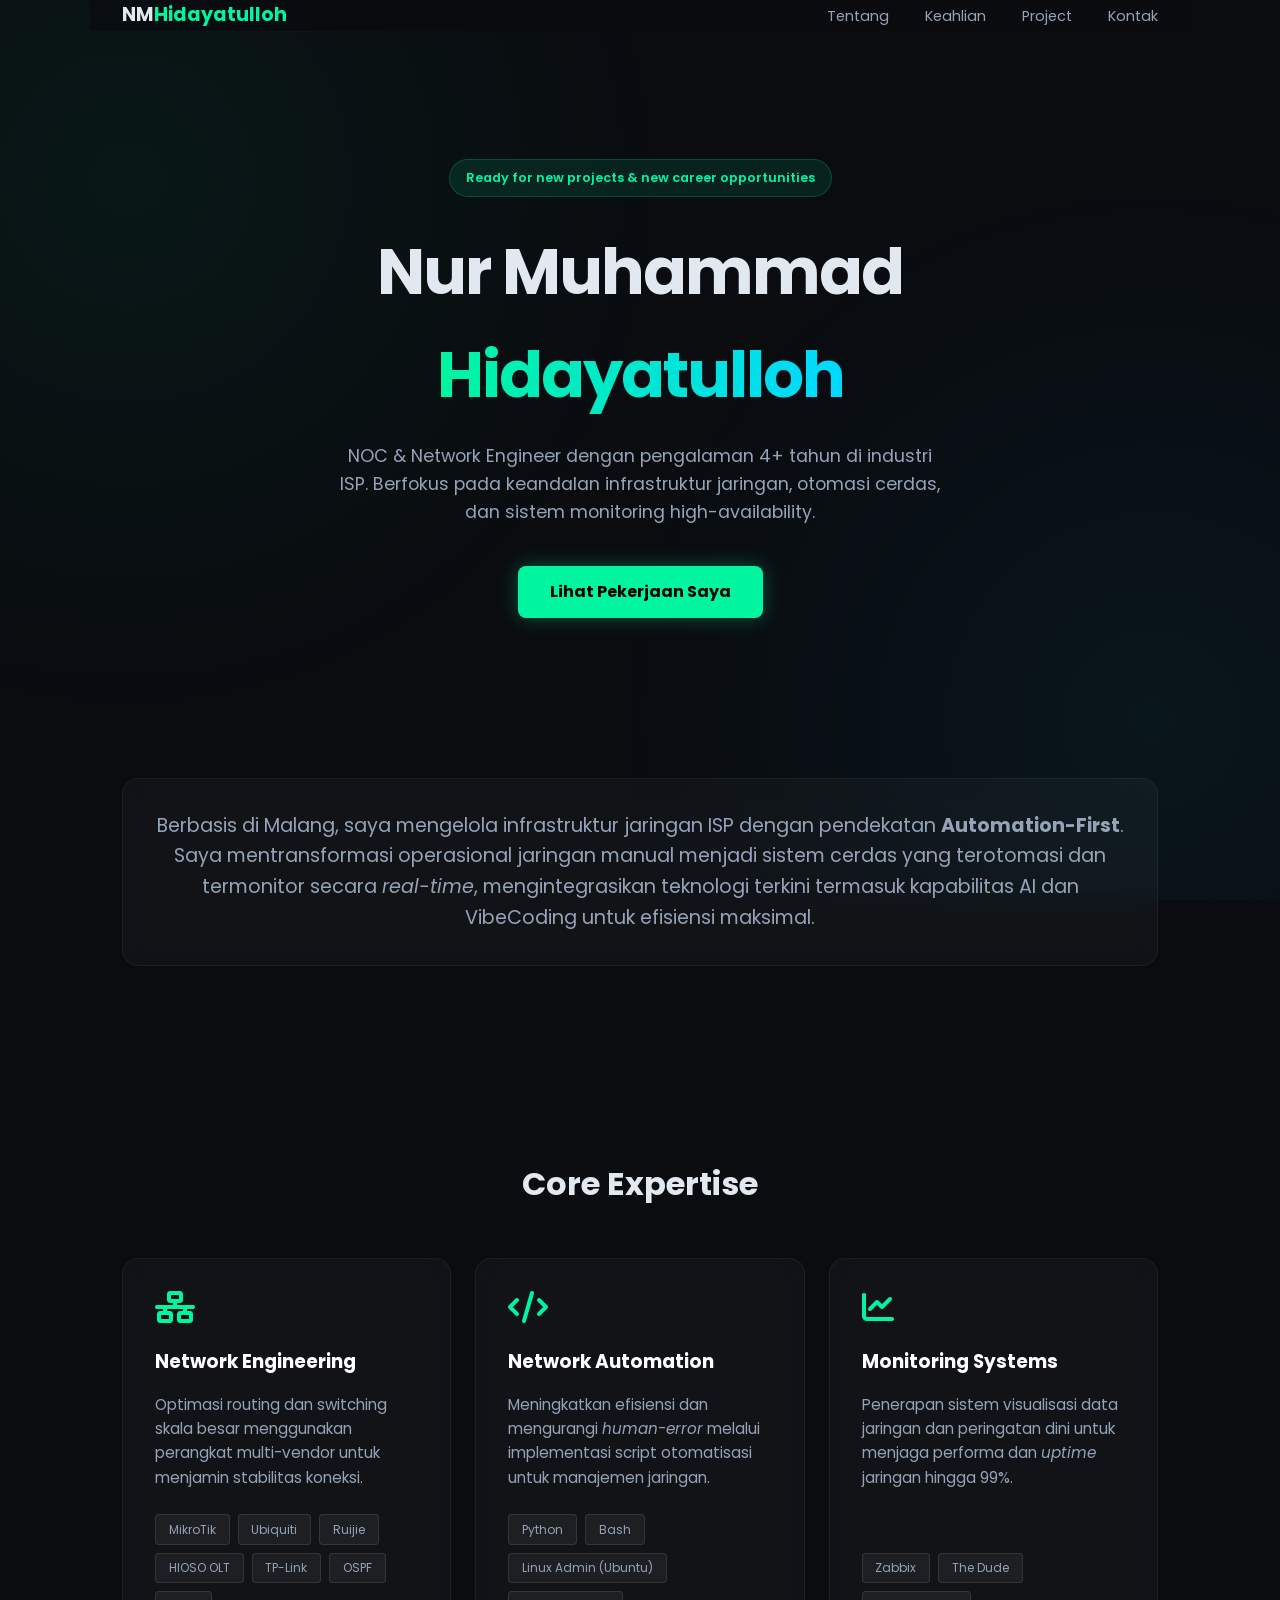
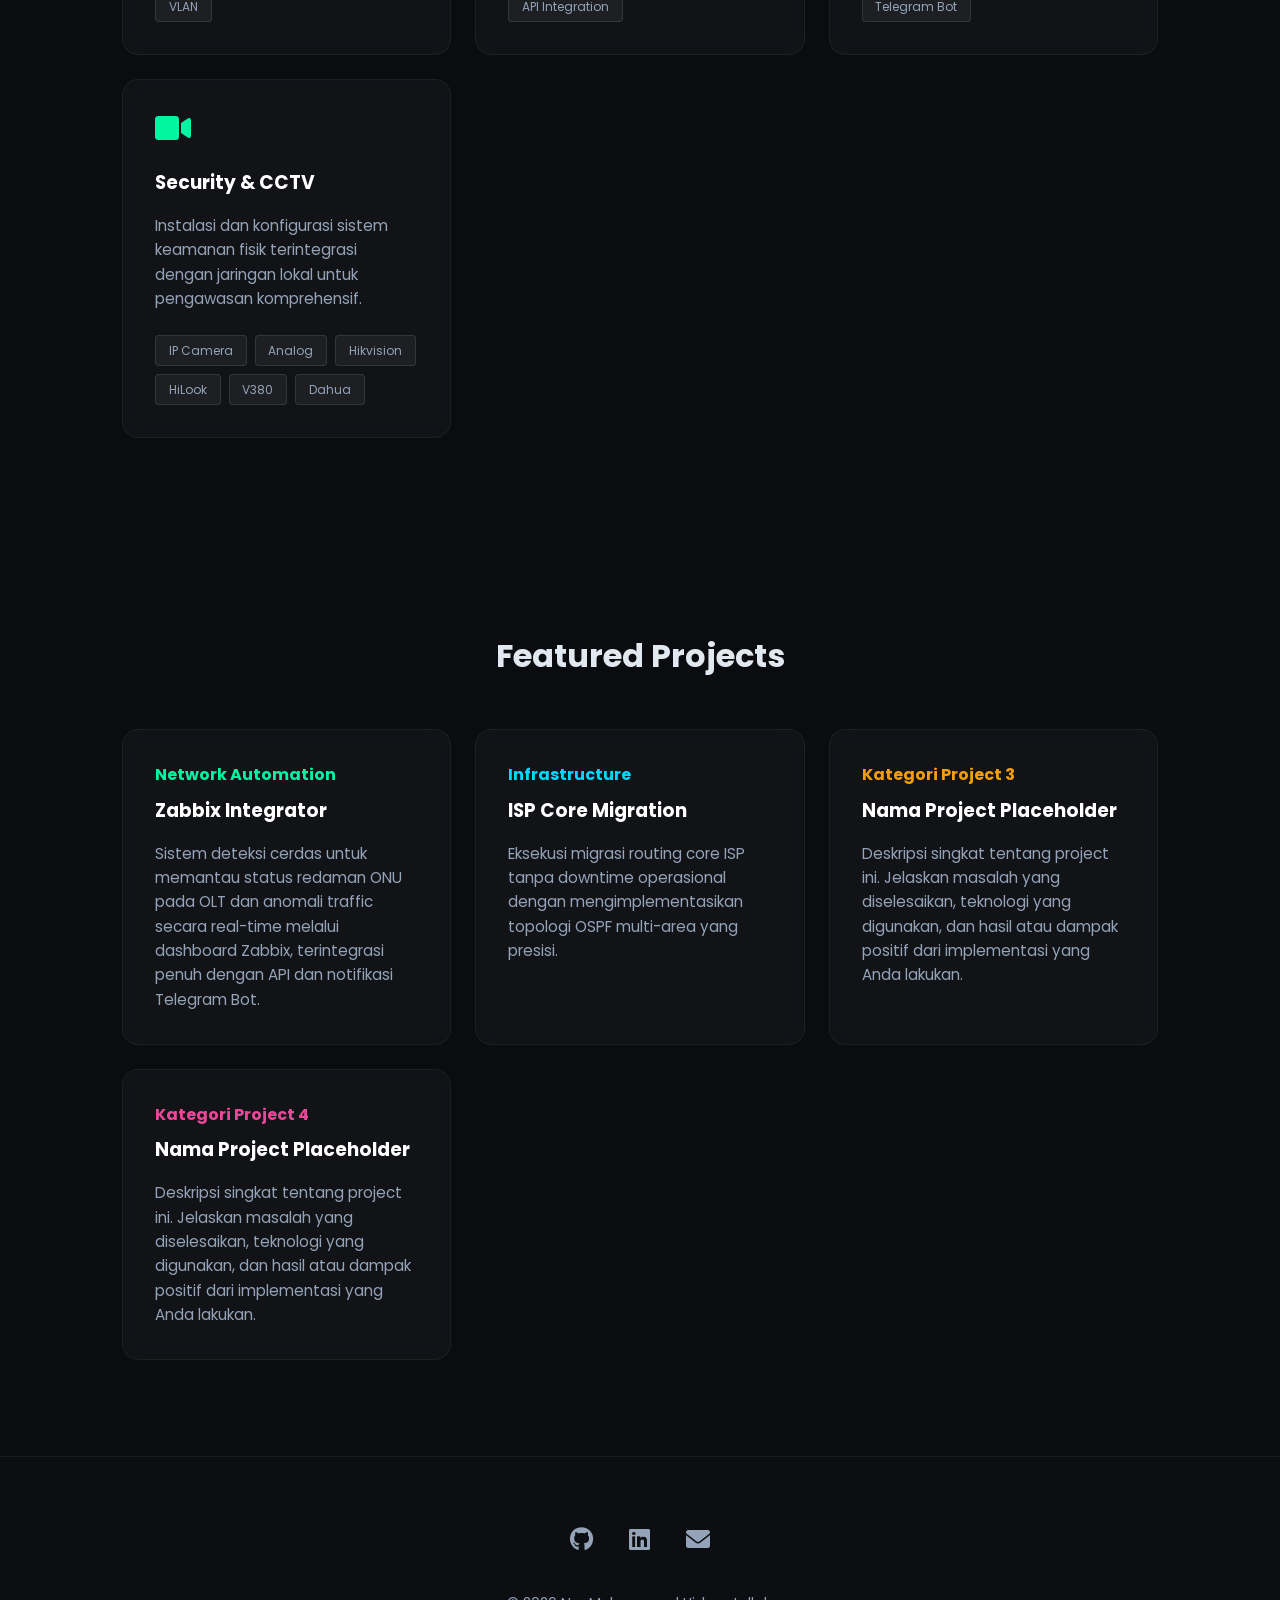
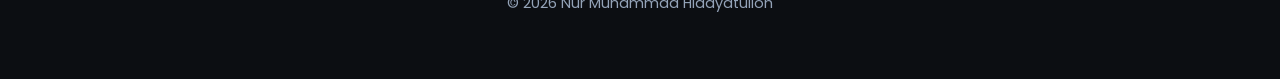
==== index.html @ 994ca6f0 "Update index.html" ====
<!DOCTYPE html>
<html lang="id">
<head>
    <meta charset=<!DOCTYPE html>
<html lang="id">
<head>
    <meta charset="UTF-8">
    <meta name="viewport" content="width=device-width, initial-scale=1.0">
    <title>Nur Muhammad Hidayatulloh | NOC & Network Engineer</title>
    
    <meta name="description" content="Portofolio Nur Muhammad Hidayatulloh, NOC & Network Engineer. Menampilkan project infrastruktur jaringan, MikroTik, Linux, dan Network Automation via Python & Bash. Temukan solusi IT efisien melalui implementasi Zabbix monitoring, The Dude, serta manajemen perangkat Tp-link, TOTOLINK, Tenda, Ubiquiti, Ruijie, HIOSO, hingga sistem CCTV ip & analog.">
    <meta name="keywords" content="NMHidayatulloh, Nur Muhammad Hidayatulloh, NOC, Network Engineer, MikroTik, Python, Zabbix, Network Automation, Indonesia">
    
    <link href="https://fonts.googleapis.com/css2?family=Poppins:wght@300;400;600;700&display=swap" rel="stylesheet">
    <link rel="stylesheet" href="https://cdnjs.cloudflare.com/ajax/libs/font-awesome/6.0.0/css/all.min.css">

    <style>
        :root {
            --bg-dark: #0a0c10;
            --card-bg: rgba(255, 255, 255, 0.03);
            --primary-neon: #00f5a0;
            --secondary-neon: #00d9ff;
            --text-main: #e2e8f0;
            --text-dim: #94a3b8;
        }

        * {
            margin: 0;
            padding: 0;
            box-sizing: border-box;
            scroll-behavior: smooth;
        }

        body {
            font-family: 'Poppins', sans-serif;
            background-color: var(--bg-dark);
            color: var(--text-main);
            line-height: 1.6;
            overflow-x: hidden;
        }

        /* Animated Background Gradients */
        .bg-glow {
            position: fixed;
            top: 0;
            left: 0;
            width: 100%;
            height: 100%;
            z-index: -1;
            background: 
                radial-gradient(circle at 10% 20%, rgba(0, 245, 160, 0.05) 0%, transparent 40%),
                radial-gradient(circle at 90% 80%, rgba(0, 217, 255, 0.05) 0%, transparent 40%);
        }

        .container {
            max-width: 1100px;
            margin: 0 auto;
            padding: 0 2rem;
        }

        /* Navbar */
        nav {
            padding: 1.5rem 0;
            display: flex;
            justify-content: space-between;
            align-items: center;
            position: sticky;
            top: 0;
            background: rgba(10, 12, 16, 0.8);
            backdrop-filter: blur(10px);
            z-index: 100;
        }

        .logo {
            font-size: 1.2rem;
            font-weight: 700;
            color: var(--text-main);
        }

        .logo span { color: var(--primary-neon); }

        .nav-links a {
            color: var(--text-dim);
            text-decoration: none;
            margin-left: 2rem;
            font-size: 0.9rem;
            transition: 0.3s;
        }

        .nav-links a:hover { color: var(--primary-neon); }

        /* Hero Section */
        .hero {
            padding: 8rem 0 4rem;
            display: flex;
            flex-direction: column;
            align-items: center;
            text-align: center;
        }

        .badge {
            background: rgba(0, 245, 160, 0.1);
            color: var(--primary-neon);
            padding: 0.5rem 1rem;
            border-radius: 50px;
            font-size: 0.8rem;
            font-weight: 600;
            margin-bottom: 1.5rem;
            border: 1px solid rgba(0, 245, 160, 0.2);
        }

        h1 {
            font-size: 4rem;
            font-weight: 700;
            margin-bottom: 1rem;
            letter-spacing: -2px;
        }

        .gradient-text {
            background: linear-gradient(90deg, var(--primary-neon), var(--secondary-neon));
            -webkit-background-clip: text;
            -webkit-text-fill-color: transparent;
        }

        .hero p {
            max-width: 600px;
            color: var(--text-dim);
            font-size: 1.1rem;
            margin-bottom: 2.5rem;
        }

        .btn-primary {
            background: var(--primary-neon);
            color: #000;
            padding: 0.8rem 2rem;
            border-radius: 8px;
            text-decoration: none;
            font-weight: 700;
            transition: 0.3s;
            box-shadow: 0 0 20px rgba(0, 245, 160, 0.3);
        }

        .btn-primary:hover {
            transform: translateY(-3px);
            box-shadow: 0 0 30px rgba(0, 245, 160, 0.5);
        }

        /* Grid System (Glassmorphism) */
        section { padding: 6rem 0; }
        
        h2 {
            font-size: 2rem;
            margin-bottom: 3rem;
            text-align: center;
        }

        .skills-grid {
            display: grid;
            grid-template-columns: repeat(auto-fit, minmax(300px, 1fr));
            gap: 1.5rem;
        }

        .glass-card {
            background: var(--card-bg);
            border: 1px solid rgba(255, 255, 255, 0.05);
            backdrop-filter: blur(10px);
            padding: 2rem;
            border-radius: 16px;
            transition: 0.3s ease;
            display: flex;
            flex-direction: column;
        }

        .glass-card:hover {
            border-color: rgba(0, 245, 160, 0.3);
            background: rgba(255, 255, 255, 0.05);
            transform: translateY(-5px);
        }

        .card-icon {
            font-size: 2rem;
            color: var(--primary-neon);
            margin-bottom: 1.5rem;
        }

        .glass-card h3 { margin-bottom: 1rem; color: #fff; }
        .glass-card p { color: var(--text-dim); font-size: 0.95rem; flex-grow: 1; }

        /* Tech Tags */
        .tags {
            display: flex;
            flex-wrap: wrap;
            gap: 0.5rem;
            margin-top: 1.5rem;
        }

        .tag {
            background: rgba(255, 255, 255, 0.05);
            padding: 0.3rem 0.8rem;
            border-radius: 4px;
            font-size: 0.75rem;
            color: var(--text-dim);
            border: 1px solid rgba(255, 255, 255, 0.1);
        }

        /* Footer */
        footer {
            padding: 4rem 0;
            border-top: 1px solid rgba(255, 255, 255, 0.05);
            text-align: center;
            background: rgba(255,255,255,0.01);
        }

        .socials { margin-bottom: 2rem; }
        .socials a {
            color: var(--text-dim);
            font-size: 1.5rem;
            margin: 0 1rem;
            transition: 0.3s;
        }
        .socials a:hover { color: var(--primary-neon); }

        @media (max-width: 768px) {
            h1 { font-size: 2.5rem; }
            .nav-links { display: none; }
        }
    </style>
</head>
<body>

    <div class="bg-glow"></div>

    <nav class="container">
        <div class="logo">NM<span>Hidayatulloh</span></div>
        <div class="nav-links">
            <a href="#about">Tentang</a>
            <a href="#skills">Keahlian</a>
            <a href="#projects">Project</a>
            <a href="mailto:emailanda@gmail.com">Kontak</a>
        </div>
    </nav>

    <main class="container">
        <section class="hero">
            <div class="badge">Ready for new projects & new career opportunities</div>
            <h1>Nur Muhammad <br><span class="gradient-text">Hidayatulloh</span></h1>
            <p>NOC & Network Engineer dengan pengalaman 4+ tahun di industri ISP. Berfokus pada keandalan infrastruktur jaringan, otomasi cerdas, dan sistem monitoring high-availability.</p>
            <a href="#projects" class="btn-primary">Lihat Pekerjaan Saya</a>
        </section>

        <section id="about">
            <div class="glass-card" style="text-align: center;">
                <p style="font-size: 1.2rem;">Berbasis di Malang, saya mengelola infrastruktur jaringan ISP dengan pendekatan <strong>Automation-First</strong>. Saya mentransformasi operasional jaringan manual menjadi sistem cerdas yang terotomasi dan termonitor secara <em>real-time</em>, mengintegrasikan teknologi terkini termasuk kapabilitas AI dan VibeCoding untuk efisiensi maksimal.</p>
            </div>
        </section>

        <section id="skills">
            <h2>Core Expertise</h2>
            <div class="skills-grid">
                <div class="glass-card">
                    <i class="fas fa-network-wired card-icon"></i>
                    <h3>Network Engineering</h3>
                    <p>Optimasi routing dan switching skala besar menggunakan perangkat multi-vendor untuk menjamin stabilitas koneksi.</p>
                    <div class="tags">
                        <span class="tag">MikroTik</span>
                        <span class="tag">Ubiquiti</span>
                        <span class="tag">Ruijie</span>
                        <span class="tag">HIOSO OLT</span>
                        <span class="tag">TP-Link</span>
                        <span class="tag">OSPF</span>
                        <span class="tag">VLAN</span>
                    </div>
                </div>

                <div class="glass-card">
                    <i class="fas fa-code card-icon"></i>
                    <h3>Network Automation</h3>
                    <p>Meningkatkan efisiensi dan mengurangi <em>human-error</em> melalui implementasi script otomatisasi untuk manajemen jaringan.</p>
                    <div class="tags">
                        <span class="tag">Python</span>
                        <span class="tag">Bash</span>
                        <span class="tag">Linux Admin (Ubuntu)</span>
                        <span class="tag">API Integration</span>
                    </div>
                </div>

                <div class="glass-card">
                    <i class="fas fa-chart-line card-icon"></i>
                    <h3>Monitoring Systems</h3>
                    <p>Penerapan sistem visualisasi data jaringan dan peringatan dini untuk menjaga performa dan <em>uptime</em> jaringan hingga 99%.</p>
                    <div class="tags">
                        <span class="tag">Zabbix</span>
                        <span class="tag">The Dude</span>
                        <span class="tag">Telegram Bot</span>
                    </div>
                </div>

                <div class="glass-card">
                    <i class="fas fa-video card-icon"></i>
                    <h3>Security & CCTV</h3>
                    <p>Instalasi dan konfigurasi sistem keamanan fisik terintegrasi dengan jaringan lokal untuk pengawasan komprehensif.</p>
                    <div class="tags">
                        <span class="tag">IP Camera</span>
                        <span class="tag">Analog</span>
                        <span class="tag">Hikvision</span>
                        <span class="tag">HiLook</span>
                        <span class="tag">V380</span>
                        <span class="tag">Dahua</span>
                    </div>
                </div>
            </div>
        </section>

        <section id="projects">
            <h2>Featured Projects</h2>
            <div class="skills-grid">
                <div class="glass-card">
                    <div style="color: var(--primary-neon); font-weight: bold; margin-bottom: 0.5rem;">Network Automation</div>
                    <h3>Zabbix Integrator</h3>
                    <p>Sistem deteksi cerdas untuk memantau status redaman ONU pada OLT dan anomali traffic secara real-time melalui dashboard Zabbix, terintegrasi penuh dengan API dan notifikasi Telegram Bot.</p>
                </div>
                
                <div class="glass-card">
                    <div style="color: var(--secondary-neon); font-weight: bold; margin-bottom: 0.5rem;">Infrastructure</div>
                    <h3>ISP Core Migration</h3>
                    <p>Eksekusi migrasi routing core ISP tanpa downtime operasional dengan mengimplementasikan topologi OSPF multi-area yang presisi.</p>
                </div>

                <div class="glass-card">
                    <div style="color: #f59e0b; font-weight: bold; margin-bottom: 0.5rem;">Kategori Project 3</div>
                    <h3>Nama Project Placeholder</h3>
                    <p>Deskripsi singkat tentang project ini. Jelaskan masalah yang diselesaikan, teknologi yang digunakan, dan hasil atau dampak positif dari implementasi yang Anda lakukan.</p>
                </div>

                <div class="glass-card">
                    <div style="color: #ec4899; font-weight: bold; margin-bottom: 0.5rem;">Kategori Project 4</div>
                    <h3>Nama Project Placeholder</h3>
                    <p>Deskripsi singkat tentang project ini. Jelaskan masalah yang diselesaikan, teknologi yang digunakan, dan hasil atau dampak positif dari implementasi yang Anda lakukan.</p>
                </div>
            </div>
        </section>
    </main>

    <footer>
        <div class="container">
            <div class="socials">
                <a href="https://github.com/NMHidayatulloh"><i class="fab fa-github"></i></a>
                <a href="https://linkedin.com/in/nmhidayatulloh"><i class="fab fa-linkedin"></i></a>
                <a href="mailto:emailanda@gmail.com"><i class="fas fa-envelope"></i></a>
            </div>
            <p style="color: var(--text-dim); font-size: 0.9rem;">
                &copy; 2026 Nur Muhammad Hidayatulloh
            </p>
        </div>
    </footer>

</body>
</html>
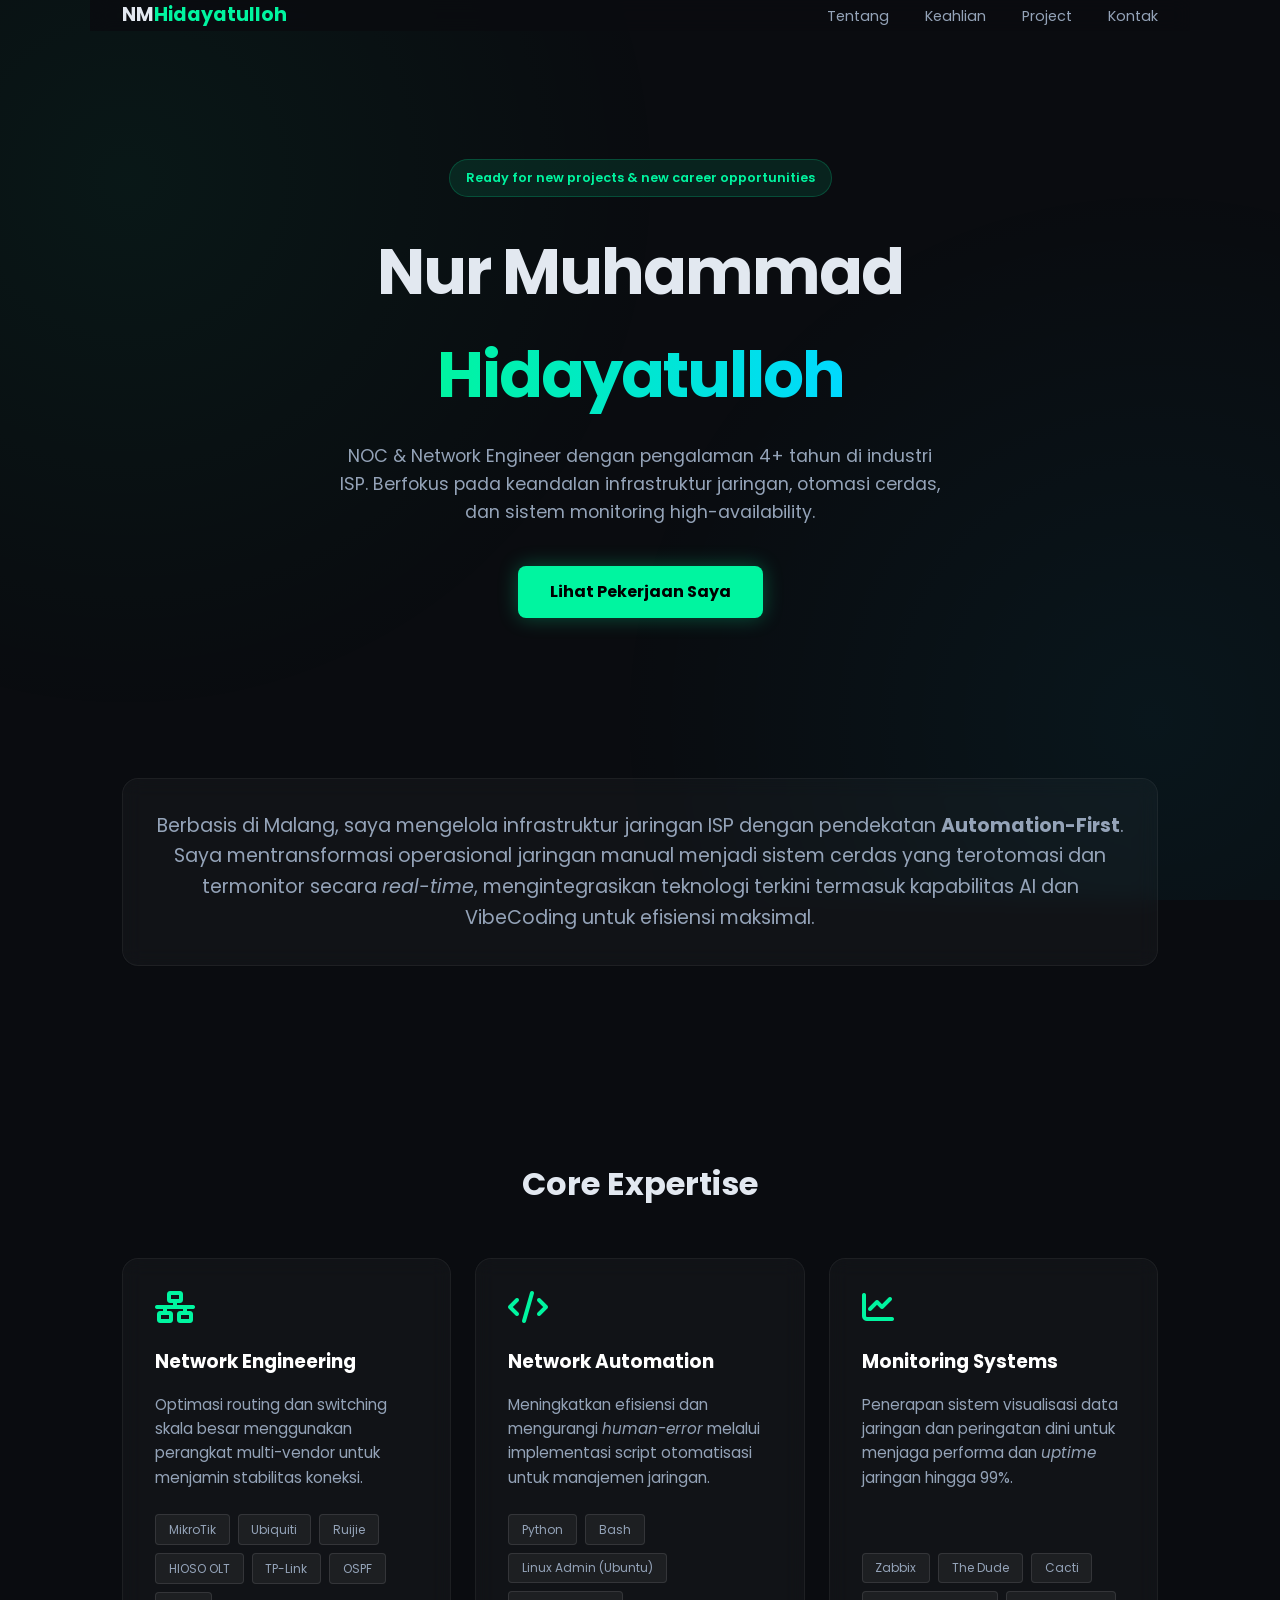
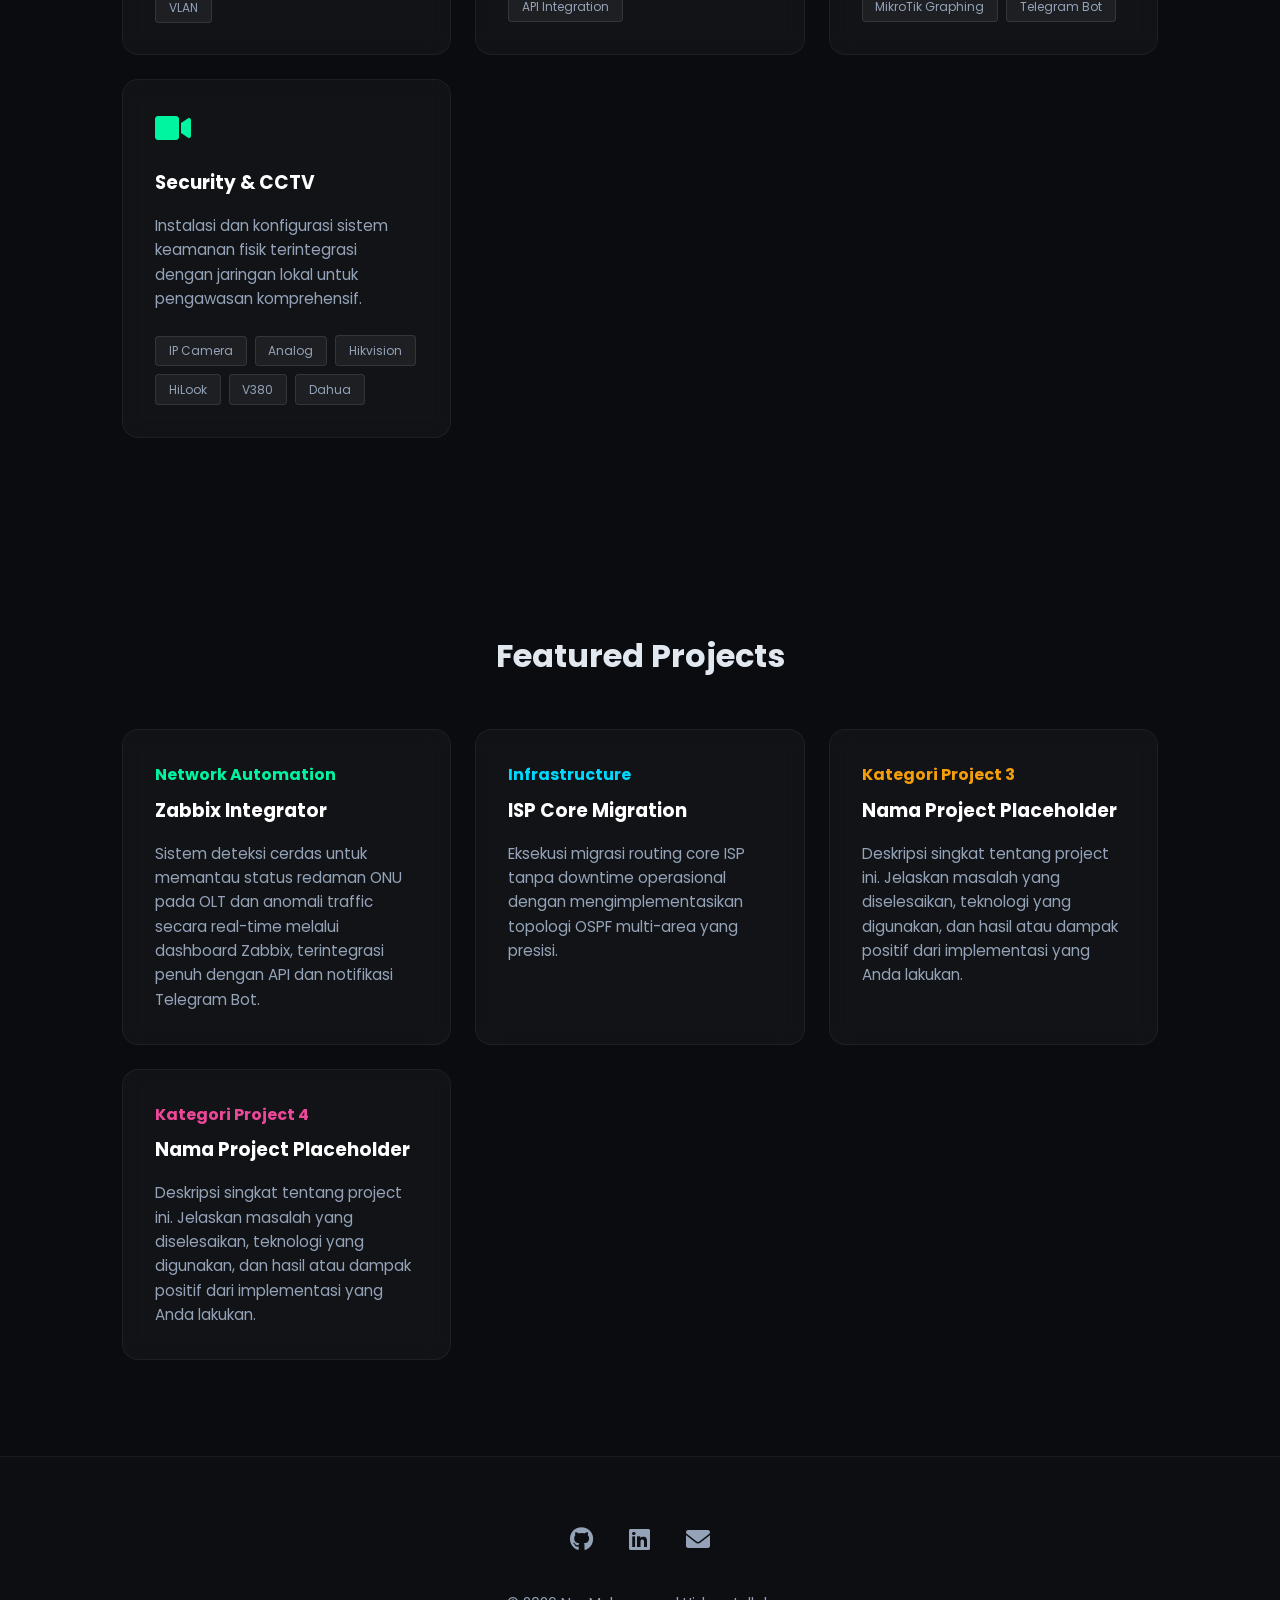
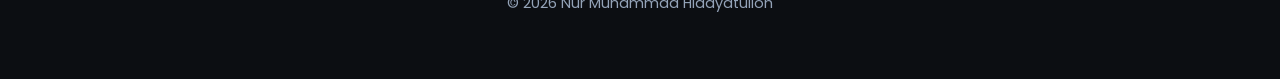
==== commit 09039799: "Update index.html" ====
--- a/index.html
+++ b/index.html
@@ -291,6 +291,8 @@
                     <div class="tags">
                         <span class="tag">Zabbix</span>
                         <span class="tag">The Dude</span>
+                        <span class="tag">Cacti</span>
+                        <span class="tag">MikroTik Graphing</span>
                         <span class="tag">Telegram Bot</span>
                     </div>
                 </div>
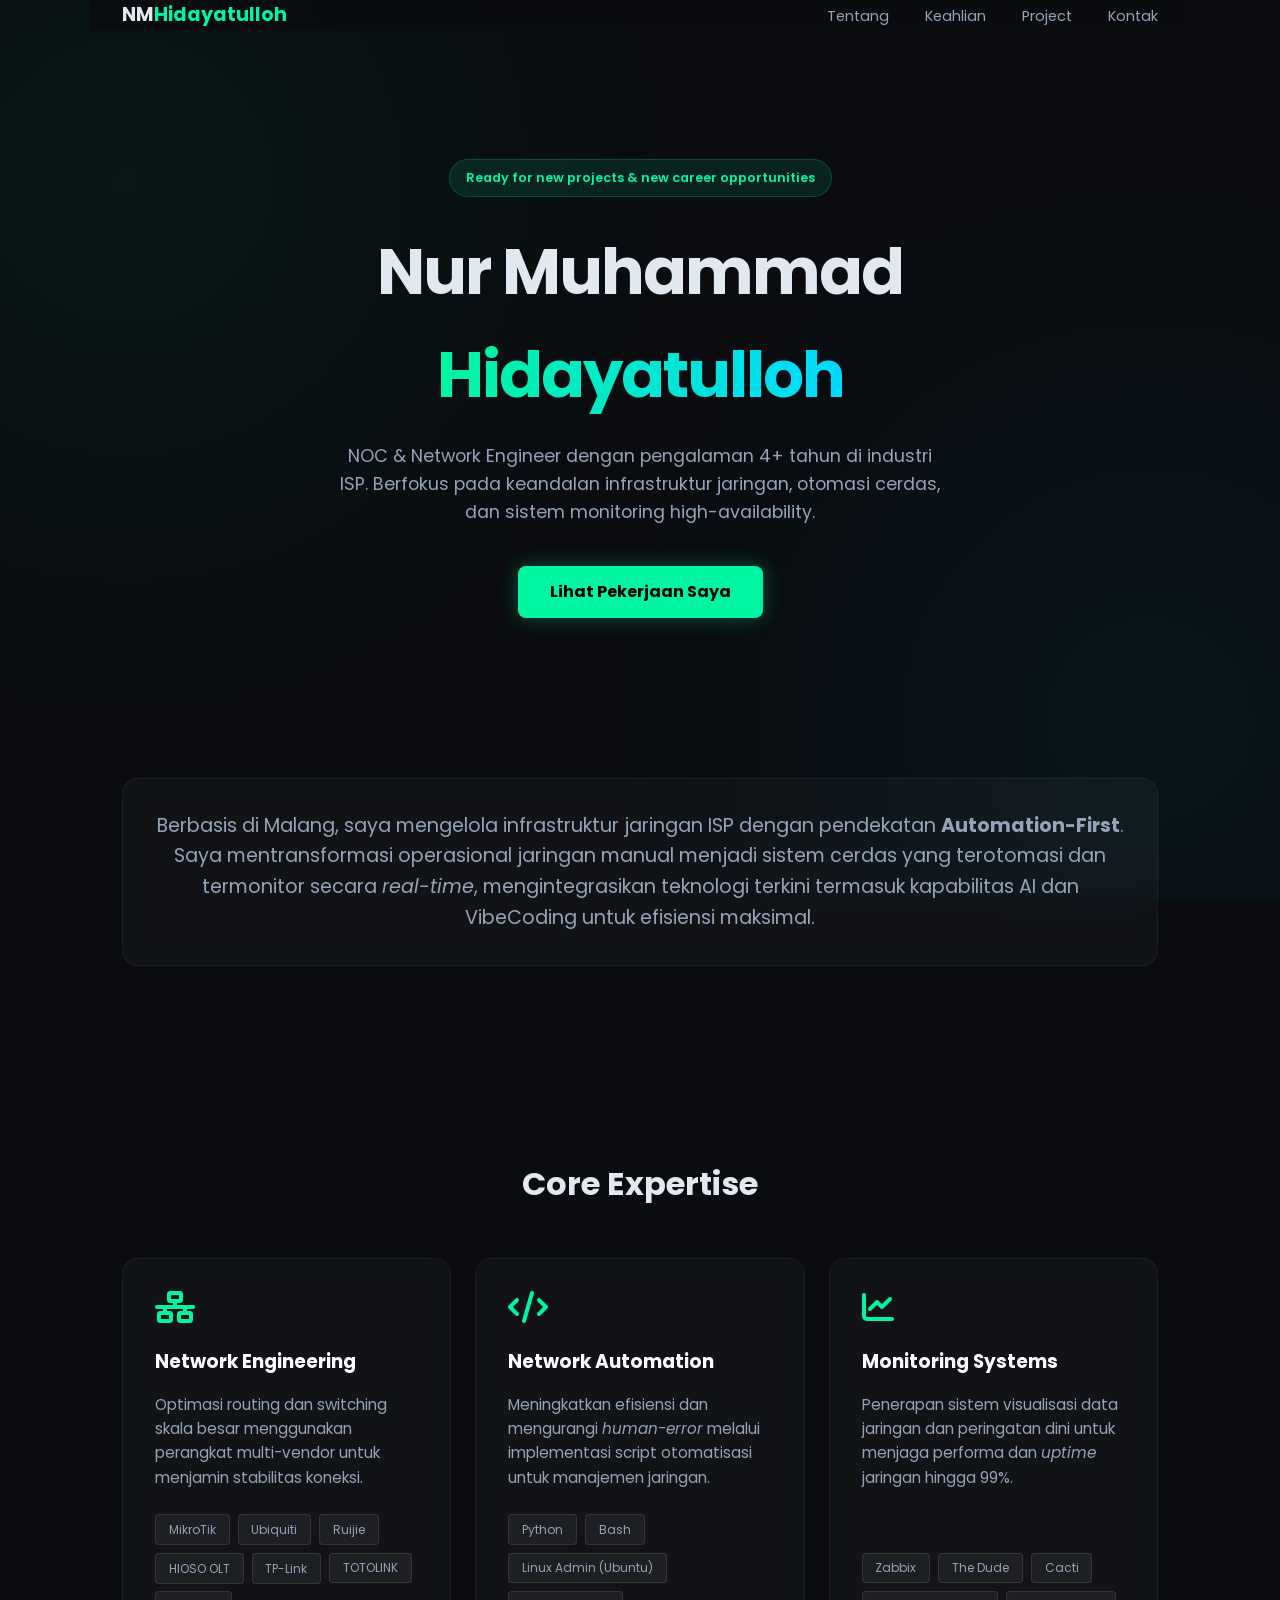
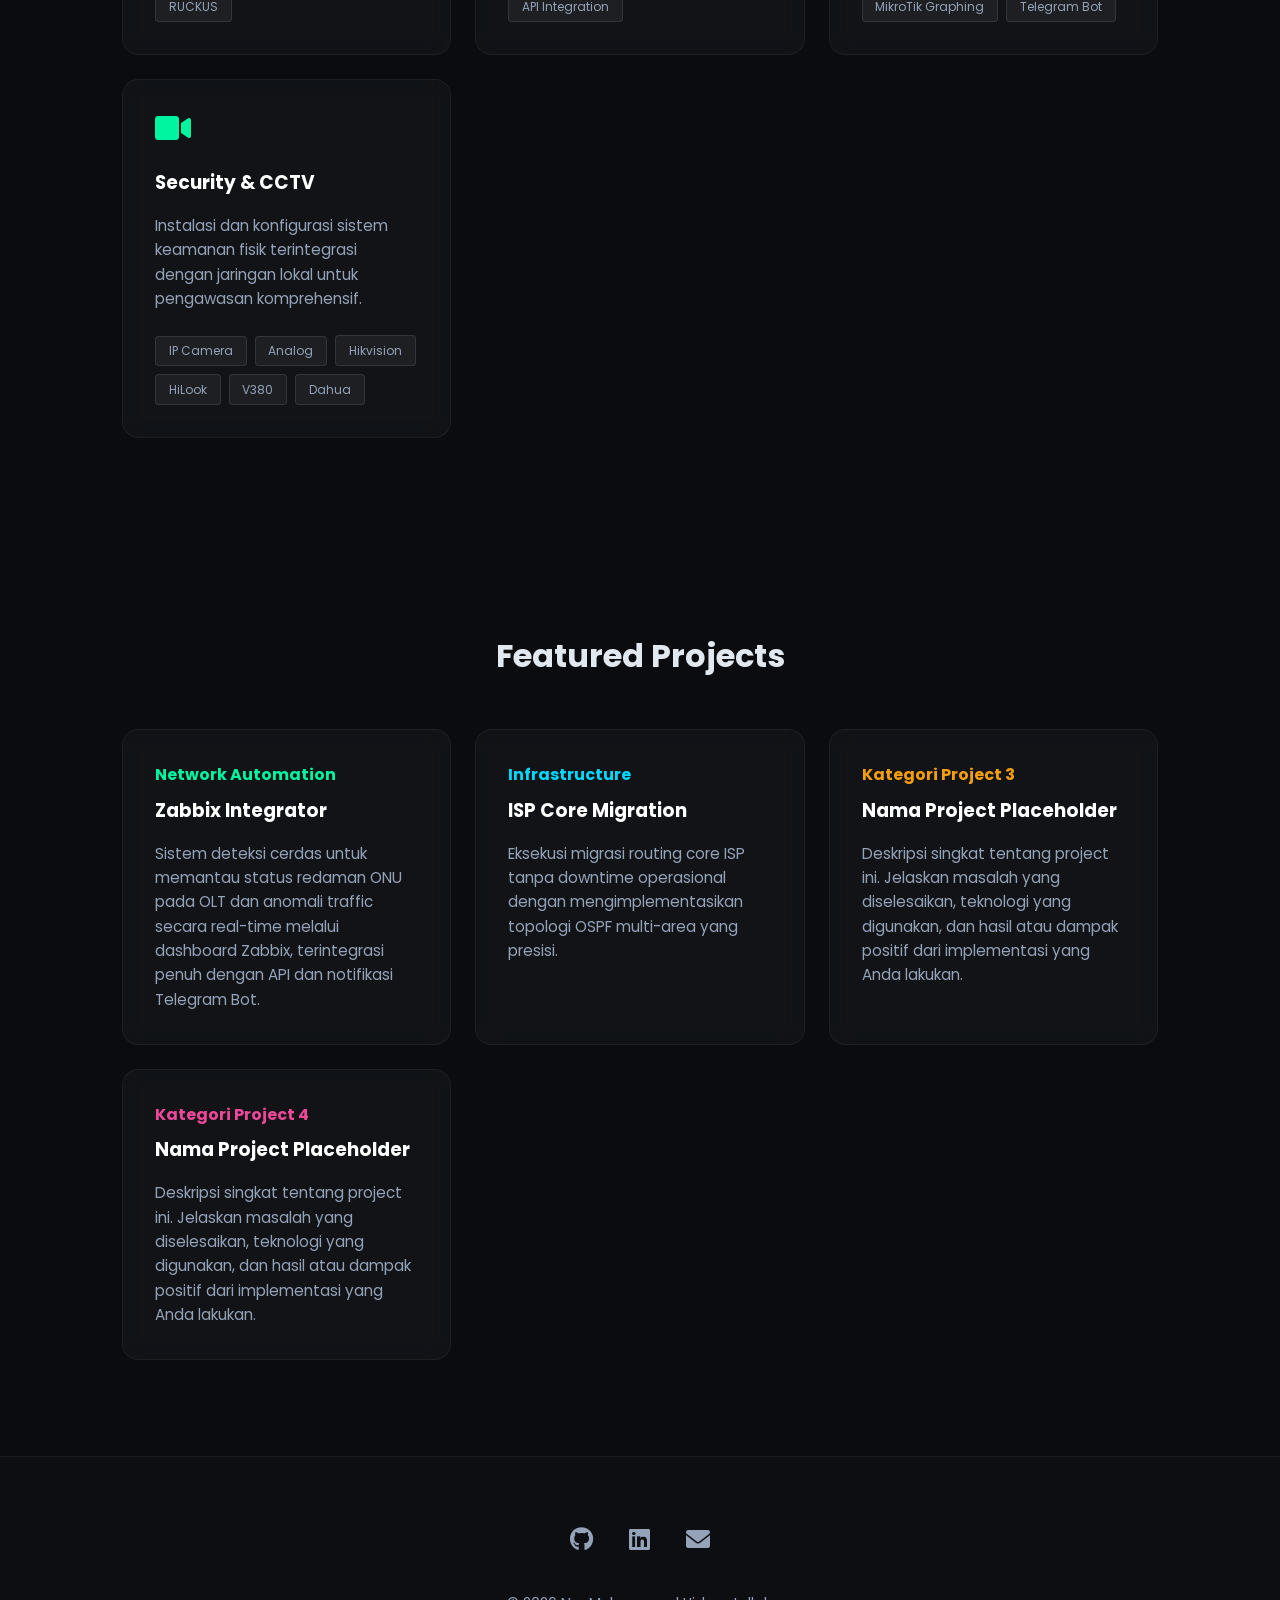
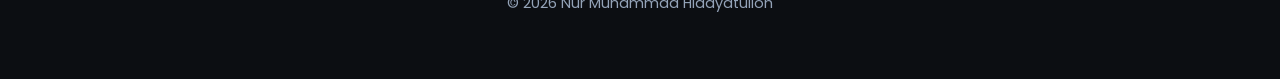
==== commit 0f18d252: "Update index.html" ====
--- a/index.html
+++ b/index.html
@@ -267,8 +267,8 @@
                         <span class="tag">Ruijie</span>
                         <span class="tag">HIOSO OLT</span>
                         <span class="tag">TP-Link</span>
-                        <span class="tag">OSPF</span>
-                        <span class="tag">VLAN</span>
+                        <span class="tag">TOTOLINK</span>
+                        <span class="tag">RUCKUS</span>
                     </div>
                 </div>
 
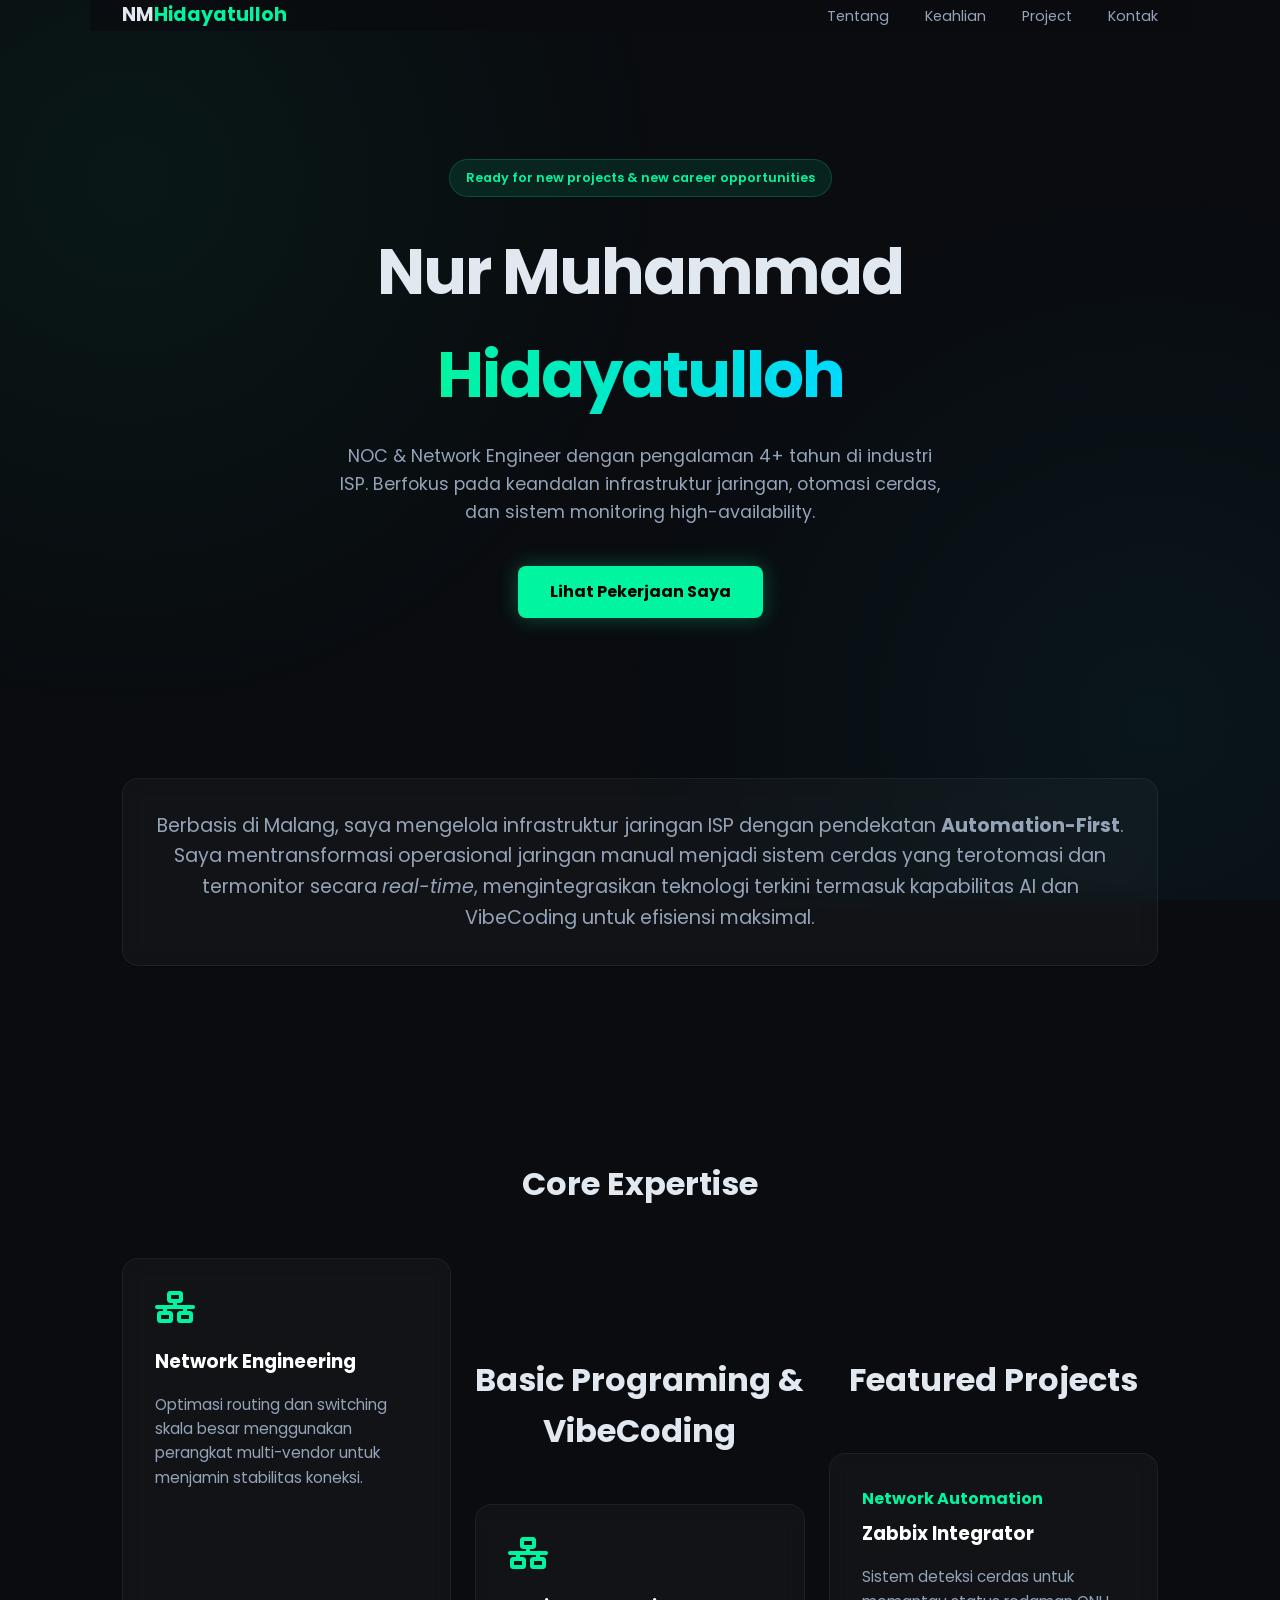
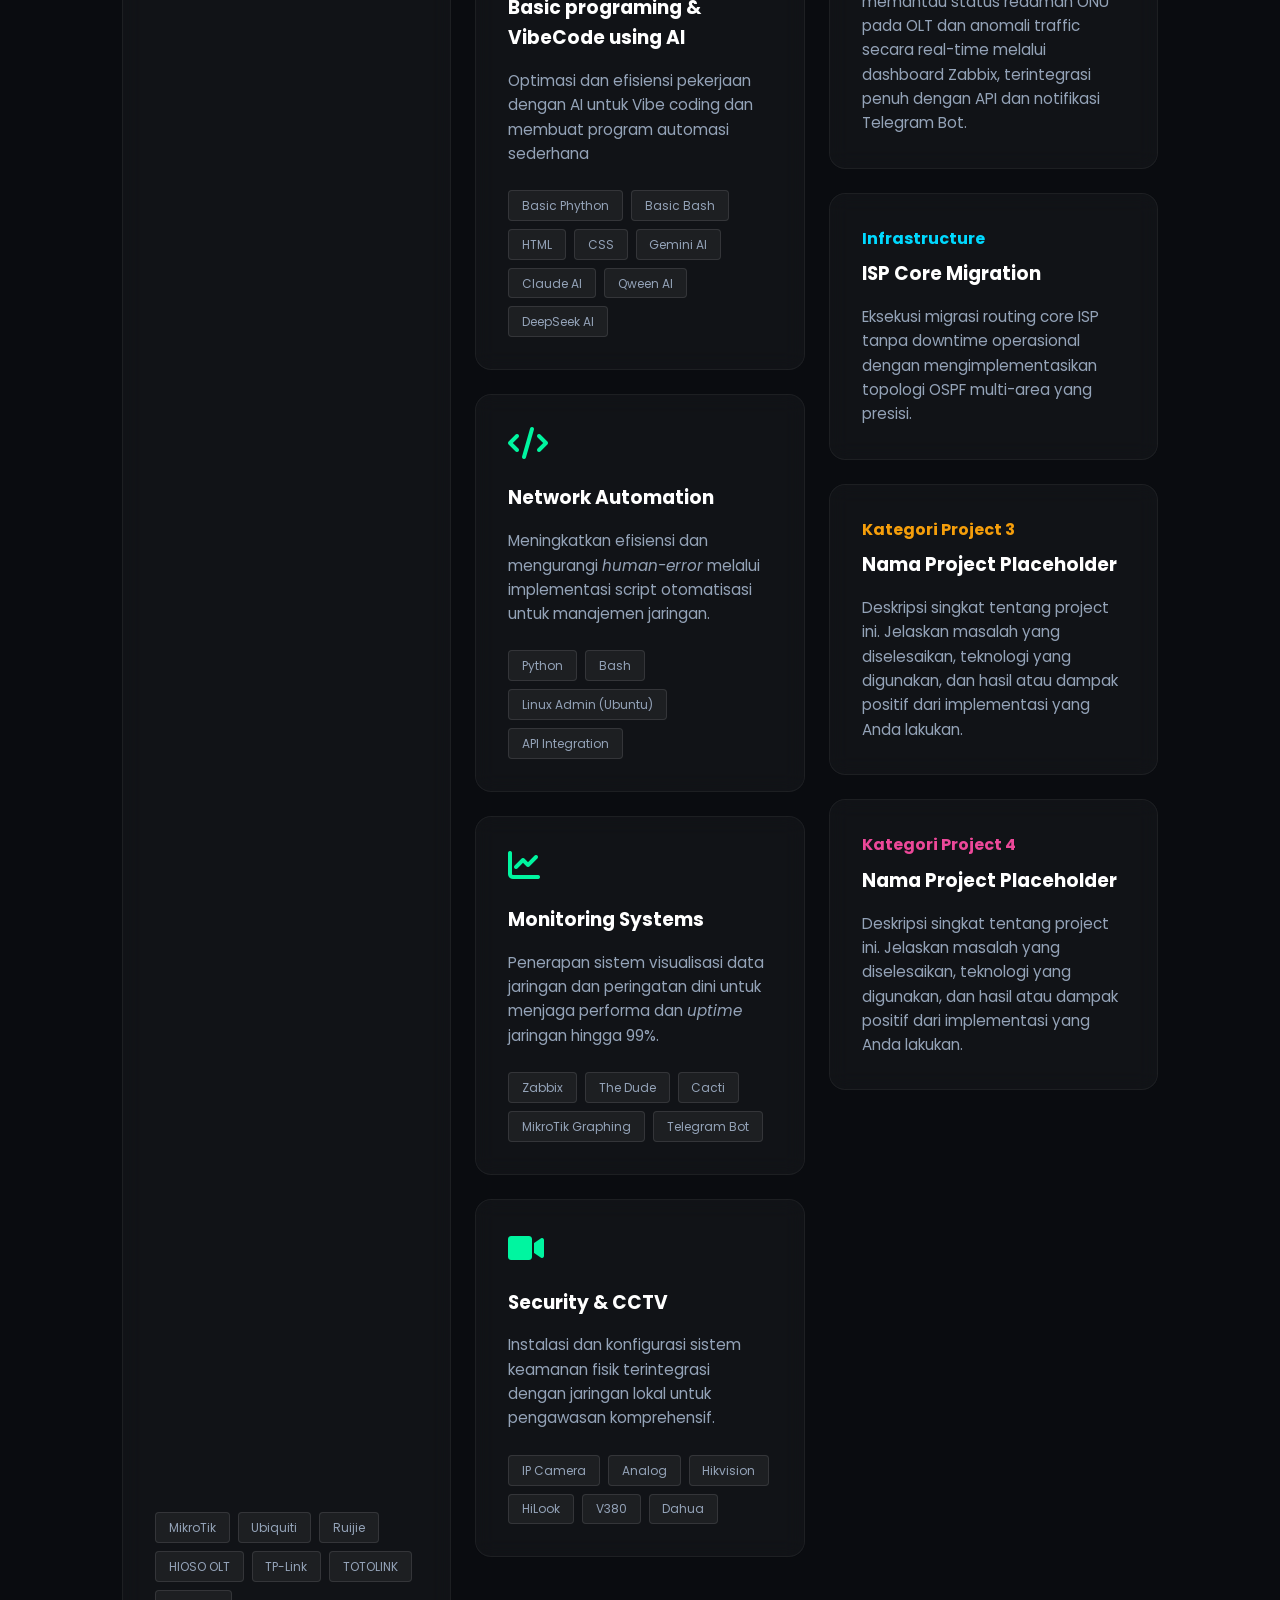
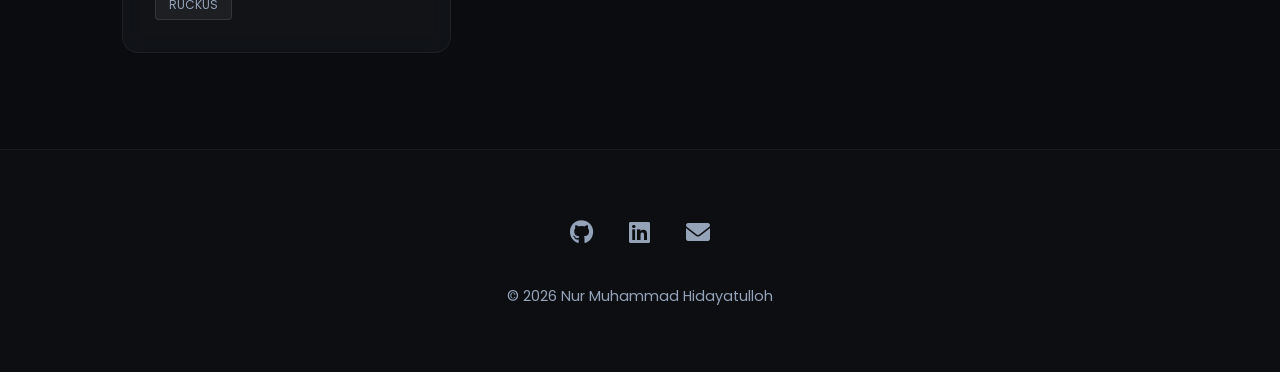
==== commit 9da9354a: "Update index.html" ====
--- a/index.html
+++ b/index.html
@@ -271,7 +271,26 @@
                         <span class="tag">RUCKUS</span>
                     </div>
                 </div>
-
+                
+        <section id="skills">
+            <h2>Basic Programing & VibeCoding</h2>
+            <div class="skills-grid">
+                <div class="glass-card">
+                    <i class="fas fa-network-wired card-icon"></i>
+                    <h3>Basic programing & VibeCode using AI</h3>
+                    <p>Optimasi dan efisiensi pekerjaan dengan AI untuk Vibe coding dan membuat program automasi sederhana</p>
+                    <div class="tags">
+                        <span class="tag">Basic Phython</span>
+                        <span class="tag">Basic Bash</span>
+                        <span class="tag">HTML</span>
+                        <span class="tag">CSS</span>
+                        <span class="tag">Gemini AI</span>
+                        <span class="tag">Claude AI</span>
+                        <span class="tag">Qween AI</span>
+                        <span class="tag">DeepSeek AI</span>
+                    </div>
+                </div>
+                
                 <div class="glass-card">
                     <i class="fas fa-code card-icon"></i>
                     <h3>Network Automation</h3>
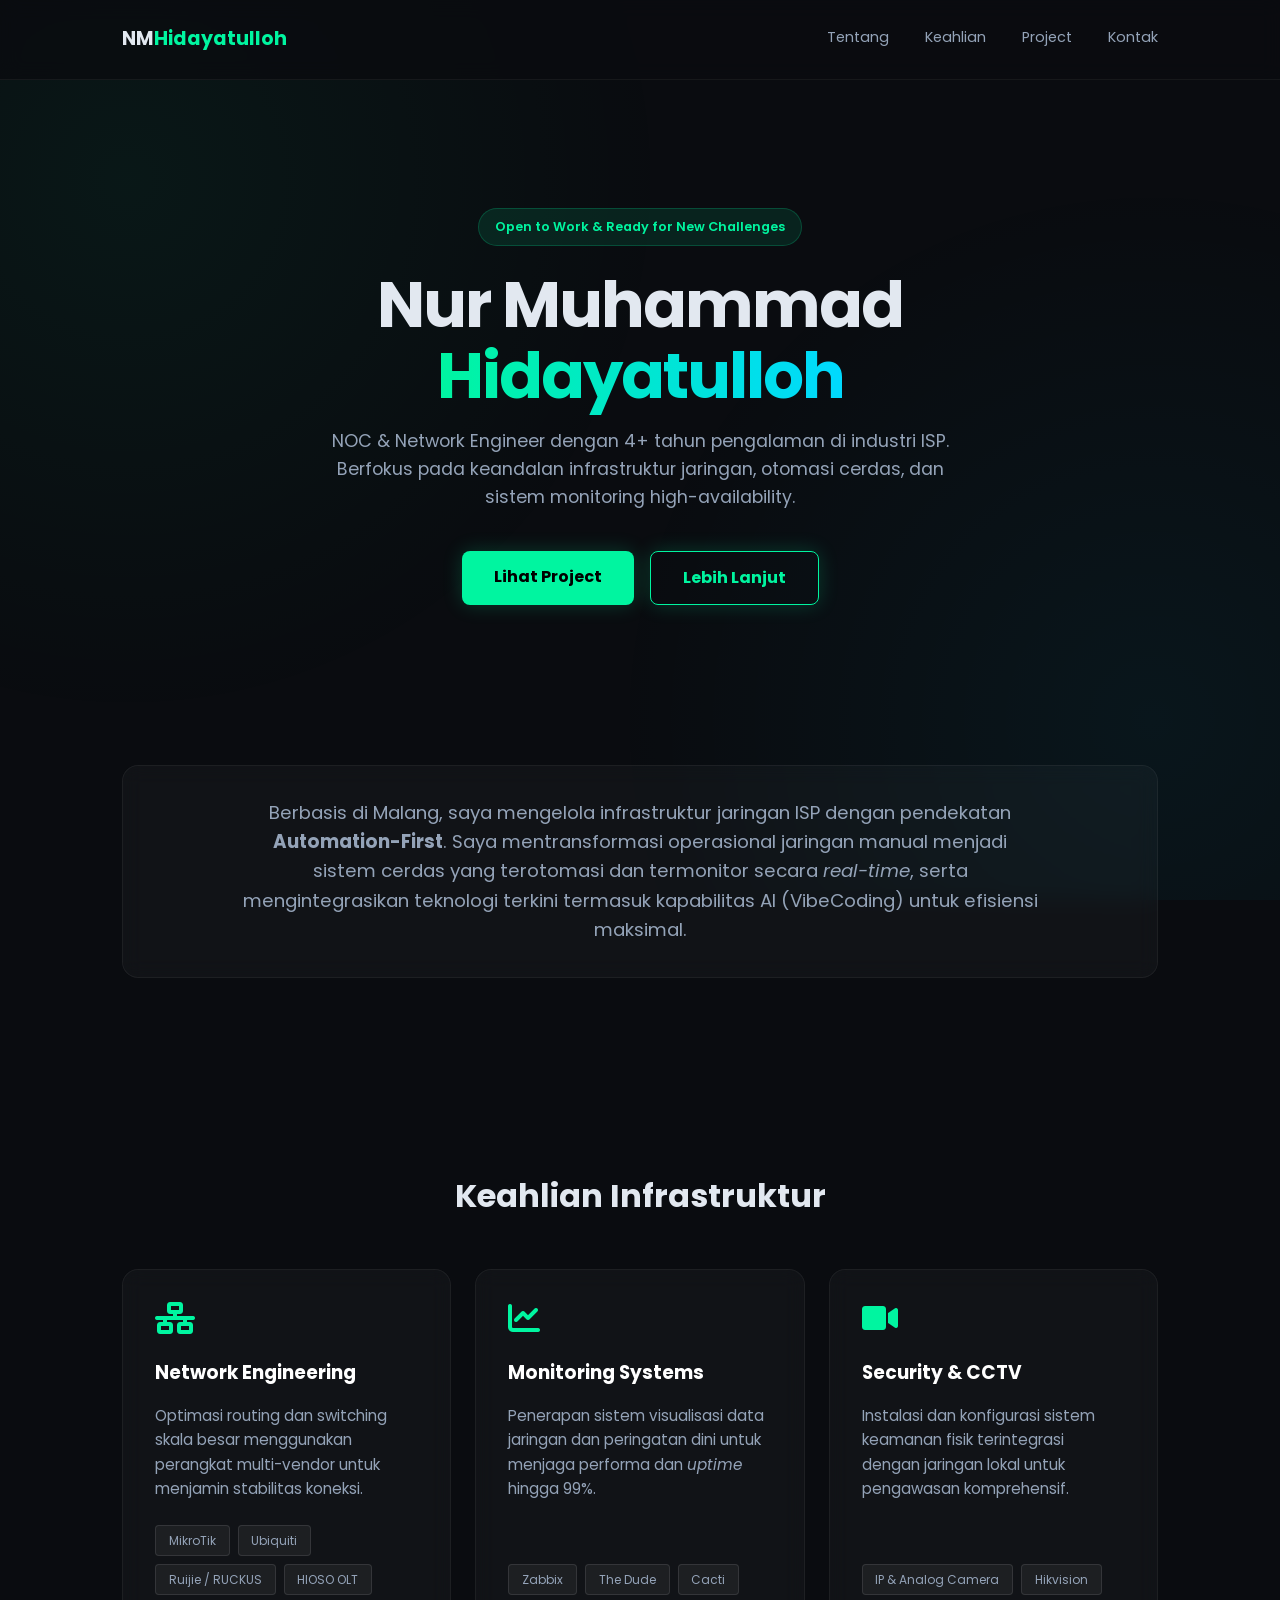
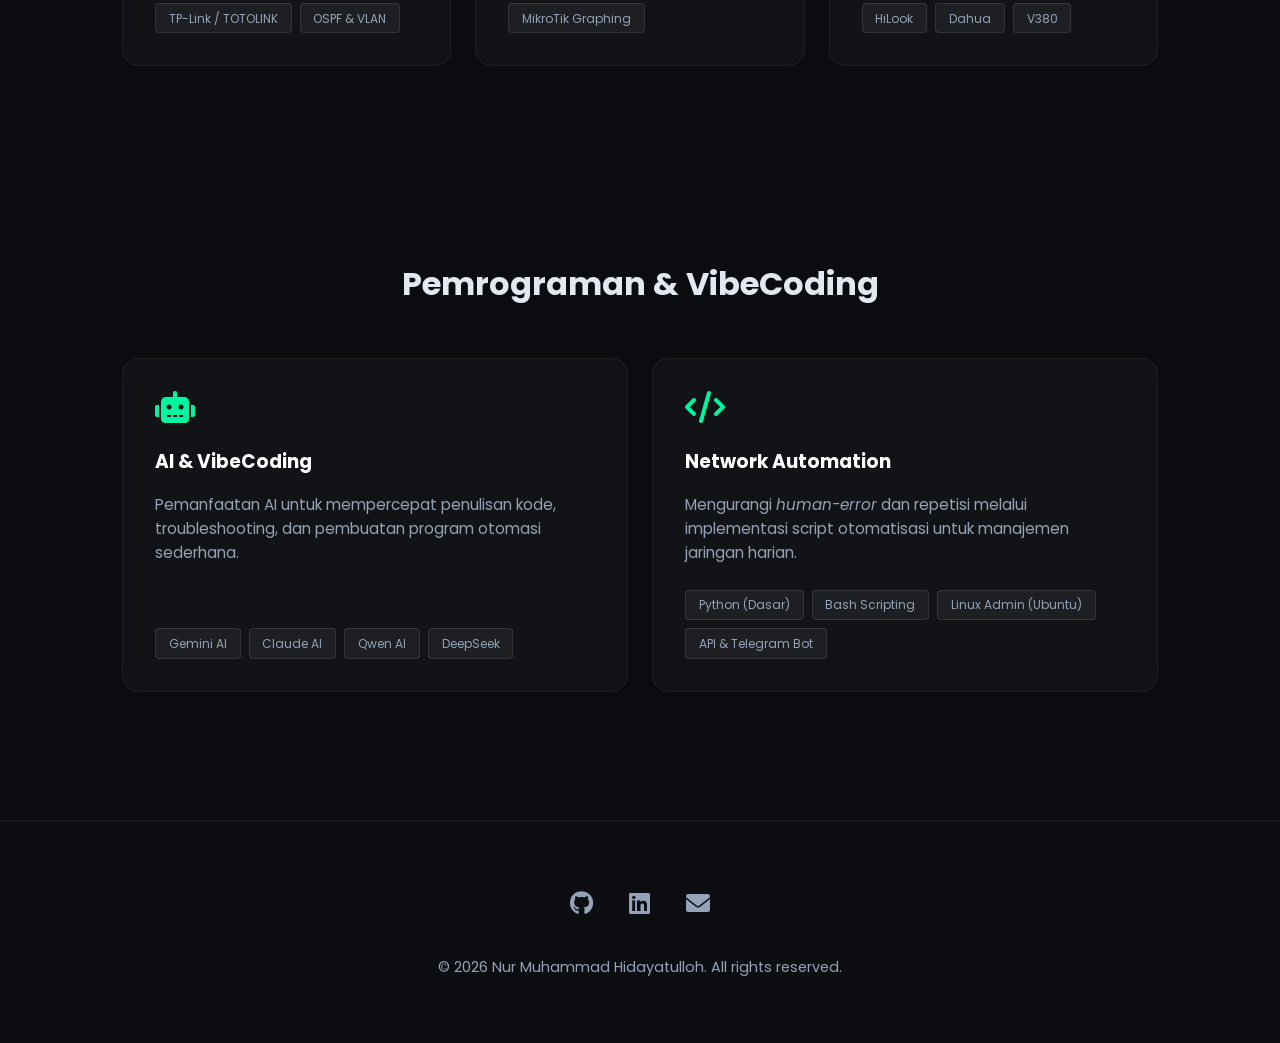
==== commit dfea18f9: "Update index.html" ====
--- a/index.html
+++ b/index.html
@@ -1,15 +1,12 @@
 <!DOCTYPE html>
-<html lang="id">
-<head>
-    <meta charset=<!DOCTYPE html>
 <html lang="id">
 <head>
     <meta charset="UTF-8">
     <meta name="viewport" content="width=device-width, initial-scale=1.0">
     <title>Nur Muhammad Hidayatulloh | NOC & Network Engineer</title>
     
-    <meta name="description" content="Portofolio Nur Muhammad Hidayatulloh, NOC & Network Engineer. Menampilkan project infrastruktur jaringan, MikroTik, Linux, dan Network Automation via Python & Bash. Temukan solusi IT efisien melalui implementasi Zabbix monitoring, The Dude, serta manajemen perangkat Tp-link, TOTOLINK, Tenda, Ubiquiti, Ruijie, HIOSO, hingga sistem CCTV ip & analog.">
-    <meta name="keywords" content="NMHidayatulloh, Nur Muhammad Hidayatulloh, NOC, Network Engineer, MikroTik, Python, Zabbix, Network Automation, Indonesia">
+    <meta name="description" content="Portofolio Nur Muhammad Hidayatulloh, NOC & Network Engineer. Menampilkan project infrastruktur jaringan, MikroTik, Linux, dan Network Automation via Python & Bash. Temukan solusi IT efisien melalui implementasi Zabbix monitoring, The Dude, serta manajemen perangkat TP-Link, TOTOLINK, Tenda, Ubiquiti, Ruijie, HIOSO, hingga sistem CCTV IP & Analog.">
+    <meta name="keywords" content="NMHidayatulloh, Nur Muhammad Hidayatulloh, NOC, Network Engineer, MikroTik, Python, Zabbix, Network Automation, VibeCoding, AI, Indonesia">
     
     <link href="https://fonts.googleapis.com/css2?family=Poppins:wght@300;400;600;700&display=swap" rel="stylesheet">
     <link rel="stylesheet" href="https://cdnjs.cloudflare.com/ajax/libs/font-awesome/6.0.0/css/all.min.css">
@@ -39,7 +36,6 @@
             overflow-x: hidden;
         }
 
-        /* Animated Background Gradients */
         .bg-glow {
             position: fixed;
             top: 0;
@@ -52,13 +48,8 @@
                 radial-gradient(circle at 90% 80%, rgba(0, 217, 255, 0.05) 0%, transparent 40%);
         }
 
-        .container {
-            max-width: 1100px;
-            margin: 0 auto;
-            padding: 0 2rem;
-        }
-
-        /* Navbar */
+        .container { max-width: 1100px; margin: 0 auto; padding: 0 2rem; }
+
         nav {
             padding: 1.5rem 0;
             display: flex;
@@ -69,14 +60,10 @@
             background: rgba(10, 12, 16, 0.8);
             backdrop-filter: blur(10px);
             z-index: 100;
-        }
-
-        .logo {
-            font-size: 1.2rem;
-            font-weight: 700;
-            color: var(--text-main);
-        }
-
+            border-bottom: 1px solid rgba(255,255,255,0.05);
+        }
+
+        .logo { font-size: 1.2rem; font-weight: 700; color: var(--text-main); text-decoration: none;}
         .logo span { color: var(--primary-neon); }
 
         .nav-links a {
@@ -89,15 +76,8 @@
 
         .nav-links a:hover { color: var(--primary-neon); }
 
-        /* Hero Section */
-        .hero {
-            padding: 8rem 0 4rem;
-            display: flex;
-            flex-direction: column;
-            align-items: center;
-            text-align: center;
-        }
-
+        .hero { padding: 8rem 0 4rem; display: flex; flex-direction: column; align-items: center; text-align: center; }
+        
         .badge {
             background: rgba(0, 245, 160, 0.1);
             color: var(--primary-neon);
@@ -109,25 +89,15 @@
             border: 1px solid rgba(0, 245, 160, 0.2);
         }
 
-        h1 {
-            font-size: 4rem;
-            font-weight: 700;
-            margin-bottom: 1rem;
-            letter-spacing: -2px;
-        }
-
+        h1 { font-size: 4rem; font-weight: 700; margin-bottom: 1rem; letter-spacing: -2px; line-height: 1.1; }
+        
         .gradient-text {
             background: linear-gradient(90deg, var(--primary-neon), var(--secondary-neon));
             -webkit-background-clip: text;
             -webkit-text-fill-color: transparent;
         }
 
-        .hero p {
-            max-width: 600px;
-            color: var(--text-dim);
-            font-size: 1.1rem;
-            margin-bottom: 2.5rem;
-        }
+        .hero p { max-width: 650px; color: var(--text-dim); font-size: 1.1rem; margin-bottom: 2.5rem; }
 
         .btn-primary {
             background: var(--primary-neon);
@@ -137,22 +107,15 @@
             text-decoration: none;
             font-weight: 700;
             transition: 0.3s;
-            box-shadow: 0 0 20px rgba(0, 245, 160, 0.3);
-        }
-
-        .btn-primary:hover {
-            transform: translateY(-3px);
-            box-shadow: 0 0 30px rgba(0, 245, 160, 0.5);
-        }
-
-        /* Grid System (Glassmorphism) */
+            box-shadow: 0 0 20px rgba(0, 245, 160, 0.2);
+            display: inline-block;
+        }
+
+        .btn-primary:hover { transform: translateY(-3px); box-shadow: 0 0 30px rgba(0, 245, 160, 0.4); }
+        .btn-outline { background: transparent; color: var(--primary-neon); border: 1px solid var(--primary-neon); }
+
         section { padding: 6rem 0; }
-        
-        h2 {
-            font-size: 2rem;
-            margin-bottom: 3rem;
-            text-align: center;
-        }
+        h2 { font-size: 2rem; margin-bottom: 3rem; text-align: center; }
 
         .skills-grid {
             display: grid;
@@ -177,23 +140,11 @@
             transform: translateY(-5px);
         }
 
-        .card-icon {
-            font-size: 2rem;
-            color: var(--primary-neon);
-            margin-bottom: 1.5rem;
-        }
-
+        .card-icon { font-size: 2rem; color: var(--primary-neon); margin-bottom: 1.5rem; }
         .glass-card h3 { margin-bottom: 1rem; color: #fff; }
         .glass-card p { color: var(--text-dim); font-size: 0.95rem; flex-grow: 1; }
 
-        /* Tech Tags */
-        .tags {
-            display: flex;
-            flex-wrap: wrap;
-            gap: 0.5rem;
-            margin-top: 1.5rem;
-        }
-
+        .tags { display: flex; flex-wrap: wrap; gap: 0.5rem; margin-top: 1.5rem; }
         .tag {
             background: rgba(255, 255, 255, 0.05);
             padding: 0.3rem 0.8rem;
@@ -203,59 +154,58 @@
             border: 1px solid rgba(255, 255, 255, 0.1);
         }
 
-        /* Footer */
         footer {
             padding: 4rem 0;
             border-top: 1px solid rgba(255, 255, 255, 0.05);
             text-align: center;
             background: rgba(255,255,255,0.01);
+            margin-top: 2rem;
         }
 
         .socials { margin-bottom: 2rem; }
-        .socials a {
-            color: var(--text-dim);
-            font-size: 1.5rem;
-            margin: 0 1rem;
-            transition: 0.3s;
-        }
+        .socials a { color: var(--text-dim); font-size: 1.5rem; margin: 0 1rem; transition: 0.3s; }
         .socials a:hover { color: var(--primary-neon); }
 
-        @media (max-width: 768px) {
-            h1 { font-size: 2.5rem; }
-            .nav-links { display: none; }
-        }
+        @media (max-width: 768px) { h1 { font-size: 2.5rem; } .nav-links { display: none; } }
     </style>
 </head>
 <body>
 
     <div class="bg-glow"></div>
 
-    <nav class="container">
-        <div class="logo">NM<span>Hidayatulloh</span></div>
-        <div class="nav-links">
-            <a href="#about">Tentang</a>
-            <a href="#skills">Keahlian</a>
-            <a href="#projects">Project</a>
-            <a href="mailto:emailanda@gmail.com">Kontak</a>
+    <nav>
+        <div class="container" style="display: flex; justify-content: space-between; width: 100%;">
+            <a href="index.html" class="logo">NM<span>Hidayatulloh</span></a>
+            <div class="nav-links">
+                <a href="#about">Tentang</a>
+                <a href="#skills">Keahlian</a>
+                <a href="projects.html">Project</a>
+                <a href="mailto:emailanda@gmail.com">Kontak</a>
+            </div>
         </div>
     </nav>
 
     <main class="container">
         <section class="hero">
-            <div class="badge">Ready for new projects & new career opportunities</div>
+            <div class="badge">Open to Work & Ready for New Challenges</div>
             <h1>Nur Muhammad <br><span class="gradient-text">Hidayatulloh</span></h1>
-            <p>NOC & Network Engineer dengan pengalaman 4+ tahun di industri ISP. Berfokus pada keandalan infrastruktur jaringan, otomasi cerdas, dan sistem monitoring high-availability.</p>
-            <a href="#projects" class="btn-primary">Lihat Pekerjaan Saya</a>
+            <p>NOC & Network Engineer dengan 4+ tahun pengalaman di industri ISP. Berfokus pada keandalan infrastruktur jaringan, otomasi cerdas, dan sistem monitoring high-availability.</p>
+            <div style="display: flex; gap: 1rem;">
+                <a href="projects.html" class="btn-primary">Lihat Project</a>
+                <a href="#about" class="btn-primary btn-outline">Lebih Lanjut</a>
+            </div>
         </section>
 
         <section id="about">
             <div class="glass-card" style="text-align: center;">
-                <p style="font-size: 1.2rem;">Berbasis di Malang, saya mengelola infrastruktur jaringan ISP dengan pendekatan <strong>Automation-First</strong>. Saya mentransformasi operasional jaringan manual menjadi sistem cerdas yang terotomasi dan termonitor secara <em>real-time</em>, mengintegrasikan teknologi terkini termasuk kapabilitas AI dan VibeCoding untuk efisiensi maksimal.</p>
+                <p style="font-size: 1.15rem; max-width: 800px; margin: 0 auto;">
+                    Berbasis di Malang, saya mengelola infrastruktur jaringan ISP dengan pendekatan <strong>Automation-First</strong>. Saya mentransformasi operasional jaringan manual menjadi sistem cerdas yang terotomasi dan termonitor secara <em>real-time</em>, serta mengintegrasikan teknologi terkini termasuk kapabilitas AI (VibeCoding) untuk efisiensi maksimal.
+                </p>
             </div>
         </section>
 
         <section id="skills">
-            <h2>Core Expertise</h2>
+            <h2>Keahlian Infrastruktur</h2>
             <div class="skills-grid">
                 <div class="glass-card">
                     <i class="fas fa-network-wired card-icon"></i>
@@ -264,55 +214,22 @@
                     <div class="tags">
                         <span class="tag">MikroTik</span>
                         <span class="tag">Ubiquiti</span>
-                        <span class="tag">Ruijie</span>
+                        <span class="tag">Ruijie / RUCKUS</span>
                         <span class="tag">HIOSO OLT</span>
-                        <span class="tag">TP-Link</span>
-                        <span class="tag">TOTOLINK</span>
-                        <span class="tag">RUCKUS</span>
-                    </div>
-                </div>
-                
-        <section id="skills">
-            <h2>Basic Programing & VibeCoding</h2>
-            <div class="skills-grid">
-                <div class="glass-card">
-                    <i class="fas fa-network-wired card-icon"></i>
-                    <h3>Basic programing & VibeCode using AI</h3>
-                    <p>Optimasi dan efisiensi pekerjaan dengan AI untuk Vibe coding dan membuat program automasi sederhana</p>
-                    <div class="tags">
-                        <span class="tag">Basic Phython</span>
-                        <span class="tag">Basic Bash</span>
-                        <span class="tag">HTML</span>
-                        <span class="tag">CSS</span>
-                        <span class="tag">Gemini AI</span>
-                        <span class="tag">Claude AI</span>
-                        <span class="tag">Qween AI</span>
-                        <span class="tag">DeepSeek AI</span>
-                    </div>
-                </div>
-                
-                <div class="glass-card">
-                    <i class="fas fa-code card-icon"></i>
-                    <h3>Network Automation</h3>
-                    <p>Meningkatkan efisiensi dan mengurangi <em>human-error</em> melalui implementasi script otomatisasi untuk manajemen jaringan.</p>
-                    <div class="tags">
-                        <span class="tag">Python</span>
-                        <span class="tag">Bash</span>
-                        <span class="tag">Linux Admin (Ubuntu)</span>
-                        <span class="tag">API Integration</span>
+                        <span class="tag">TP-Link / TOTOLINK</span>
+                        <span class="tag">OSPF & VLAN</span>
                     </div>
                 </div>
 
                 <div class="glass-card">
                     <i class="fas fa-chart-line card-icon"></i>
                     <h3>Monitoring Systems</h3>
-                    <p>Penerapan sistem visualisasi data jaringan dan peringatan dini untuk menjaga performa dan <em>uptime</em> jaringan hingga 99%.</p>
+                    <p>Penerapan sistem visualisasi data jaringan dan peringatan dini untuk menjaga performa dan <em>uptime</em> hingga 99%.</p>
                     <div class="tags">
                         <span class="tag">Zabbix</span>
                         <span class="tag">The Dude</span>
                         <span class="tag">Cacti</span>
                         <span class="tag">MikroTik Graphing</span>
-                        <span class="tag">Telegram Bot</span>
                     </div>
                 </div>
 
@@ -321,42 +238,41 @@
                     <h3>Security & CCTV</h3>
                     <p>Instalasi dan konfigurasi sistem keamanan fisik terintegrasi dengan jaringan lokal untuk pengawasan komprehensif.</p>
                     <div class="tags">
-                        <span class="tag">IP Camera</span>
-                        <span class="tag">Analog</span>
+                        <span class="tag">IP & Analog Camera</span>
                         <span class="tag">Hikvision</span>
                         <span class="tag">HiLook</span>
+                        <span class="tag">Dahua</span>
                         <span class="tag">V380</span>
-                        <span class="tag">Dahua</span>
-                    </div>
-                </div>
-            </div>
-        </section>
-
-        <section id="projects">
-            <h2>Featured Projects</h2>
+                    </div>
+                </div>
+            </div>
+        </section>
+
+        <section id="programming">
+            <h2>Pemrograman & VibeCoding</h2>
             <div class="skills-grid">
                 <div class="glass-card">
-                    <div style="color: var(--primary-neon); font-weight: bold; margin-bottom: 0.5rem;">Network Automation</div>
-                    <h3>Zabbix Integrator</h3>
-                    <p>Sistem deteksi cerdas untuk memantau status redaman ONU pada OLT dan anomali traffic secara real-time melalui dashboard Zabbix, terintegrasi penuh dengan API dan notifikasi Telegram Bot.</p>
+                    <i class="fas fa-robot card-icon"></i>
+                    <h3>AI & VibeCoding</h3>
+                    <p>Pemanfaatan AI untuk mempercepat penulisan kode, troubleshooting, dan pembuatan program otomasi sederhana.</p>
+                    <div class="tags">
+                        <span class="tag">Gemini AI</span>
+                        <span class="tag">Claude AI</span>
+                        <span class="tag">Qwen AI</span>
+                        <span class="tag">DeepSeek</span>
+                    </div>
                 </div>
                 
                 <div class="glass-card">
-                    <div style="color: var(--secondary-neon); font-weight: bold; margin-bottom: 0.5rem;">Infrastructure</div>
-                    <h3>ISP Core Migration</h3>
-                    <p>Eksekusi migrasi routing core ISP tanpa downtime operasional dengan mengimplementasikan topologi OSPF multi-area yang presisi.</p>
-                </div>
-
-                <div class="glass-card">
-                    <div style="color: #f59e0b; font-weight: bold; margin-bottom: 0.5rem;">Kategori Project 3</div>
-                    <h3>Nama Project Placeholder</h3>
-                    <p>Deskripsi singkat tentang project ini. Jelaskan masalah yang diselesaikan, teknologi yang digunakan, dan hasil atau dampak positif dari implementasi yang Anda lakukan.</p>
-                </div>
-
-                <div class="glass-card">
-                    <div style="color: #ec4899; font-weight: bold; margin-bottom: 0.5rem;">Kategori Project 4</div>
-                    <h3>Nama Project Placeholder</h3>
-                    <p>Deskripsi singkat tentang project ini. Jelaskan masalah yang diselesaikan, teknologi yang digunakan, dan hasil atau dampak positif dari implementasi yang Anda lakukan.</p>
+                    <i class="fas fa-code card-icon"></i>
+                    <h3>Network Automation</h3>
+                    <p>Mengurangi <em>human-error</em> dan repetisi melalui implementasi script otomatisasi untuk manajemen jaringan harian.</p>
+                    <div class="tags">
+                        <span class="tag">Python (Dasar)</span>
+                        <span class="tag">Bash Scripting</span>
+                        <span class="tag">Linux Admin (Ubuntu)</span>
+                        <span class="tag">API & Telegram Bot</span>
+                    </div>
                 </div>
             </div>
         </section>
@@ -365,12 +281,12 @@
     <footer>
         <div class="container">
             <div class="socials">
-                <a href="https://github.com/NMHidayatulloh"><i class="fab fa-github"></i></a>
-                <a href="https://linkedin.com/in/nmhidayatulloh"><i class="fab fa-linkedin"></i></a>
+                <a href="https://github.com/NMHidayatulloh" target="_blank"><i class="fab fa-github"></i></a>
+                <a href="https://linkedin.com/in/nmhidayatulloh" target="_blank"><i class="fab fa-linkedin"></i></a>
                 <a href="mailto:emailanda@gmail.com"><i class="fas fa-envelope"></i></a>
             </div>
             <p style="color: var(--text-dim); font-size: 0.9rem;">
-                &copy; 2026 Nur Muhammad Hidayatulloh
+                &copy; 2026 Nur Muhammad Hidayatulloh. All rights reserved.
             </p>
         </div>
     </footer>
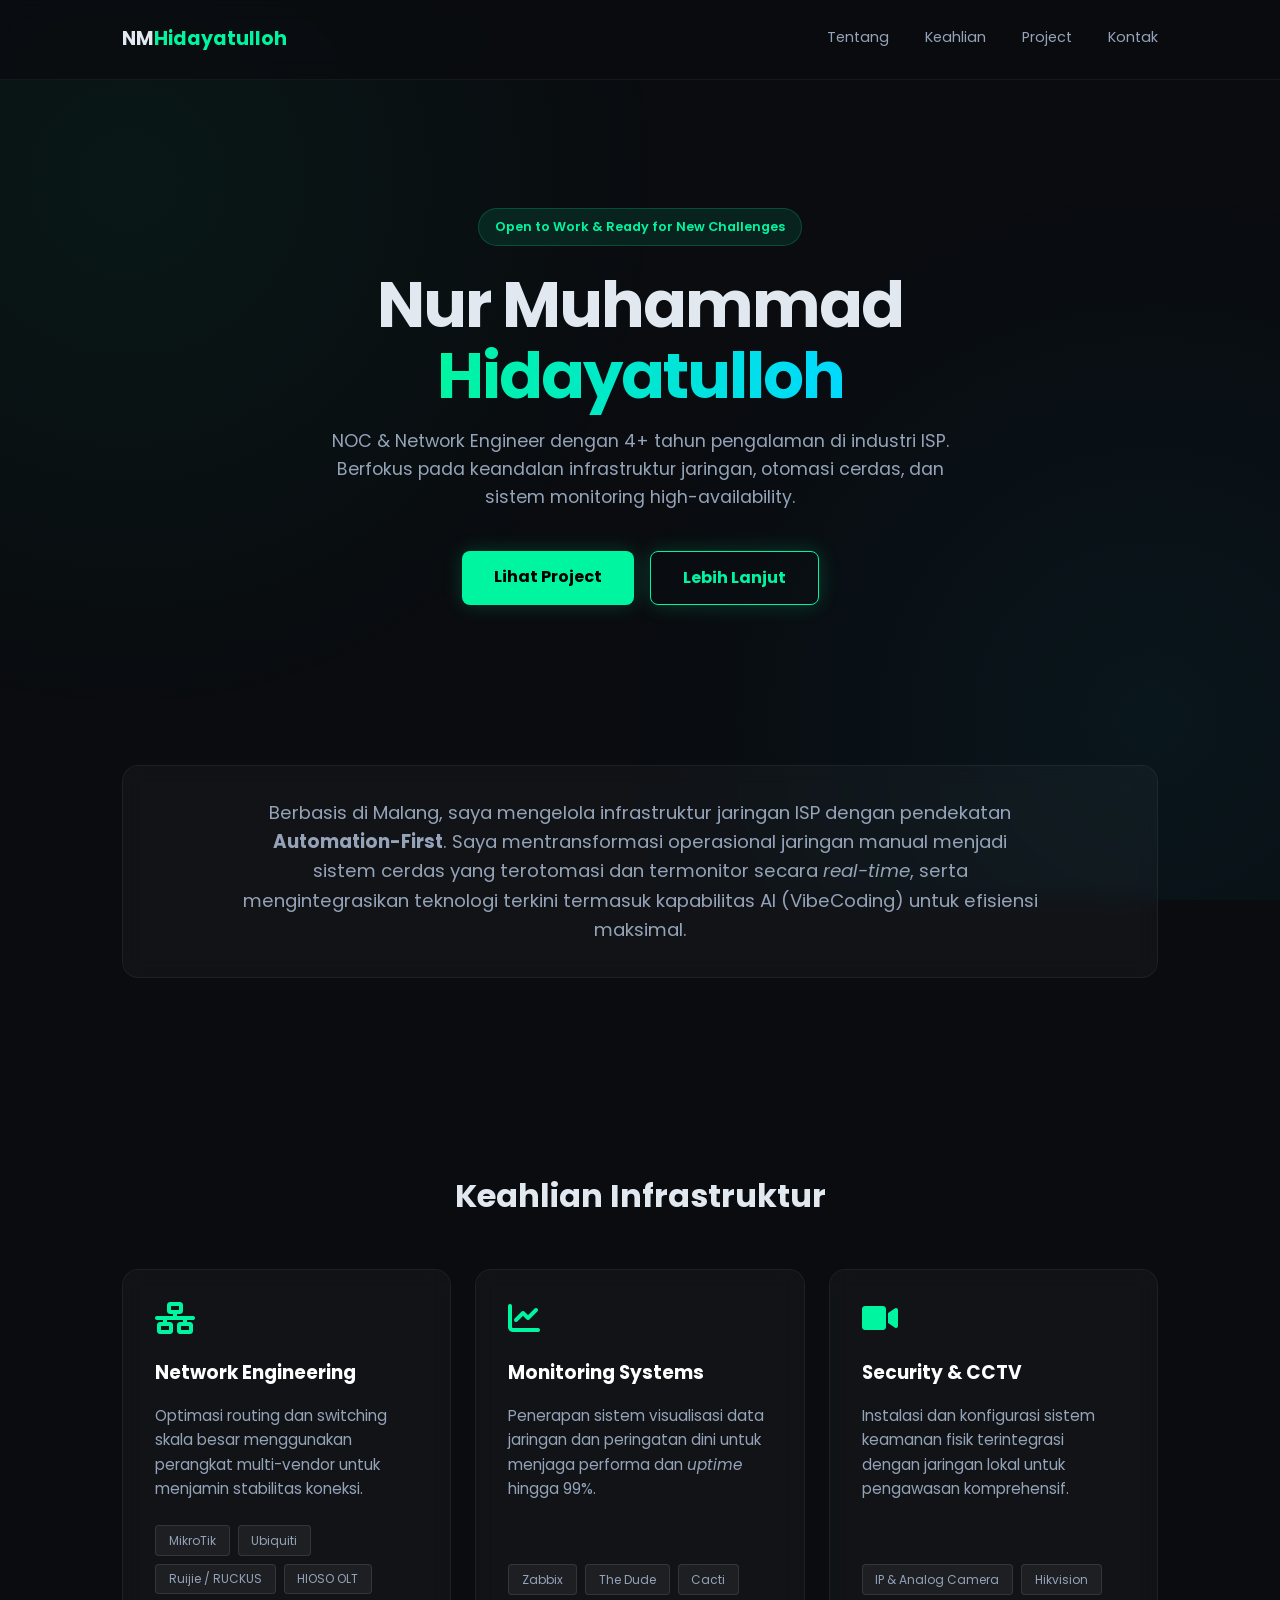
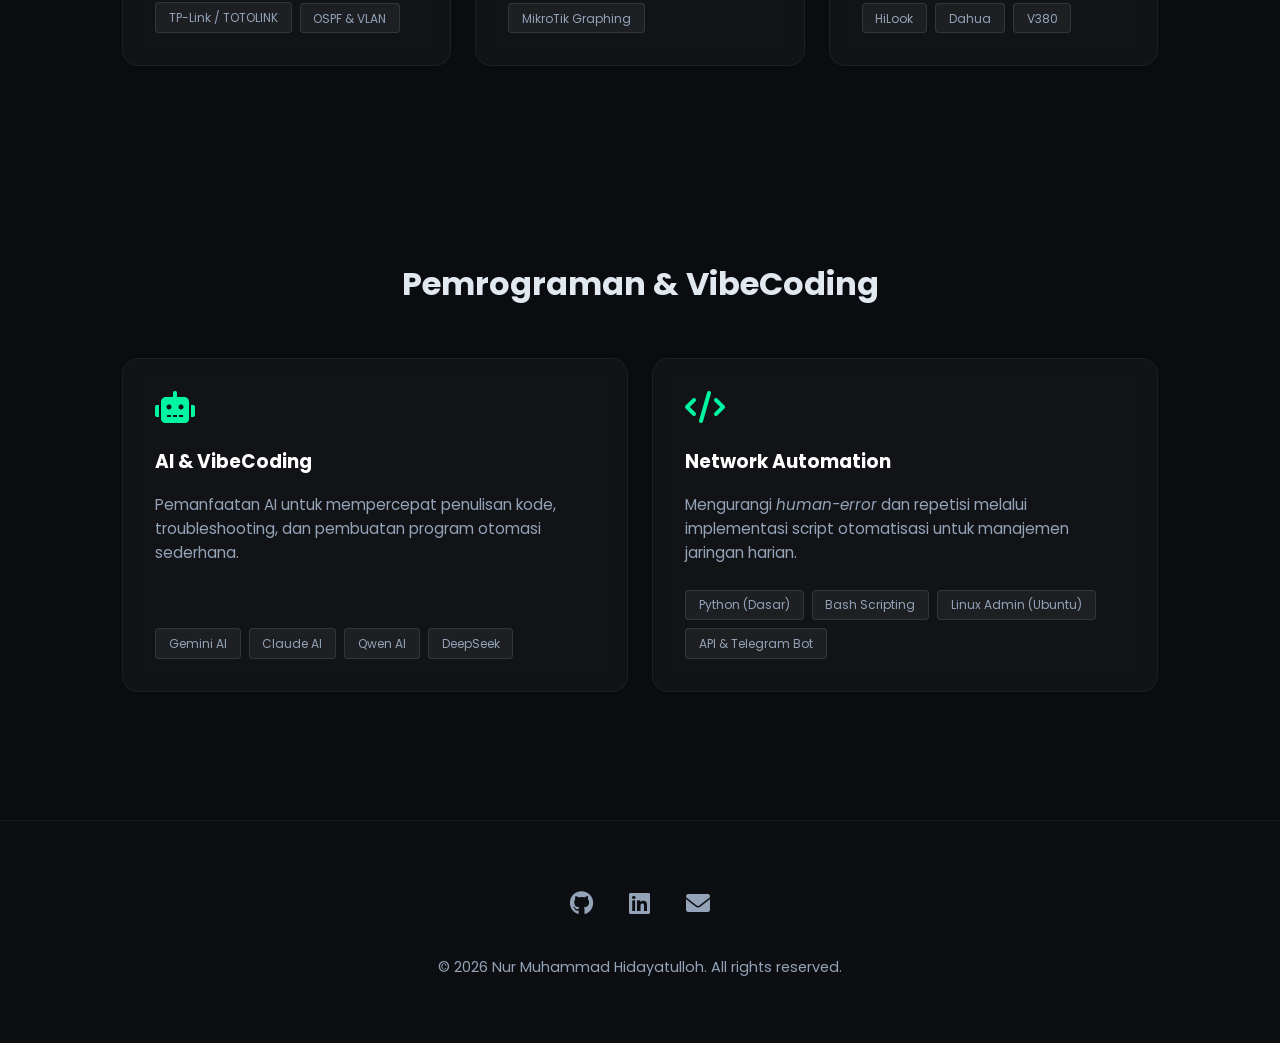
==== commit d2c4726a: "Update index.html" ====
--- a/index.html
+++ b/index.html
@@ -7,6 +7,7 @@
     
     <meta name="description" content="Portofolio Nur Muhammad Hidayatulloh, NOC & Network Engineer. Menampilkan project infrastruktur jaringan, MikroTik, Linux, dan Network Automation via Python & Bash. Temukan solusi IT efisien melalui implementasi Zabbix monitoring, The Dude, serta manajemen perangkat TP-Link, TOTOLINK, Tenda, Ubiquiti, Ruijie, HIOSO, hingga sistem CCTV IP & Analog.">
     <meta name="keywords" content="NMHidayatulloh, Nur Muhammad Hidayatulloh, NOC, Network Engineer, MikroTik, Python, Zabbix, Network Automation, VibeCoding, AI, Indonesia">
+    <meta name="google-site-verification" content="google88262d8dde02e252.html" />
     
     <link href="https://fonts.googleapis.com/css2?family=Poppins:wght@300;400;600;700&display=swap" rel="stylesheet">
     <link rel="stylesheet" href="https://cdnjs.cloudflare.com/ajax/libs/font-awesome/6.0.0/css/all.min.css">
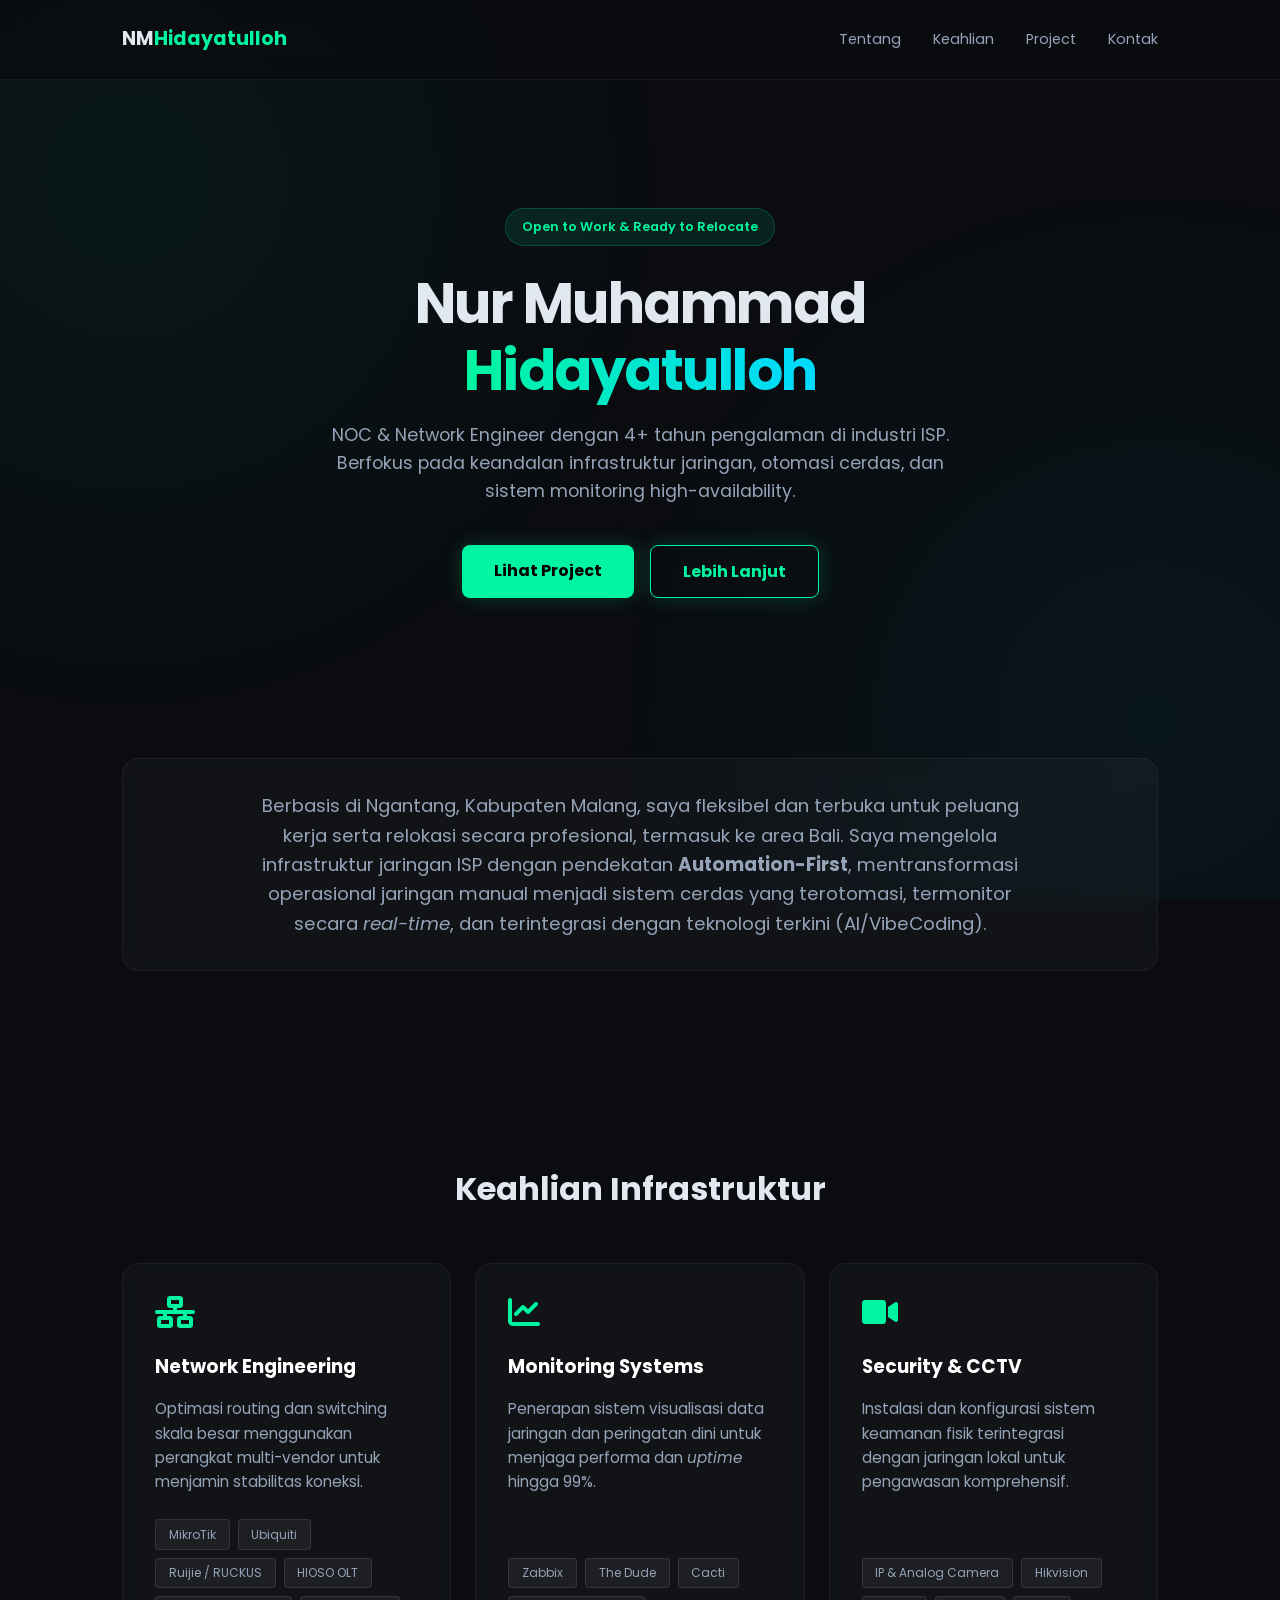
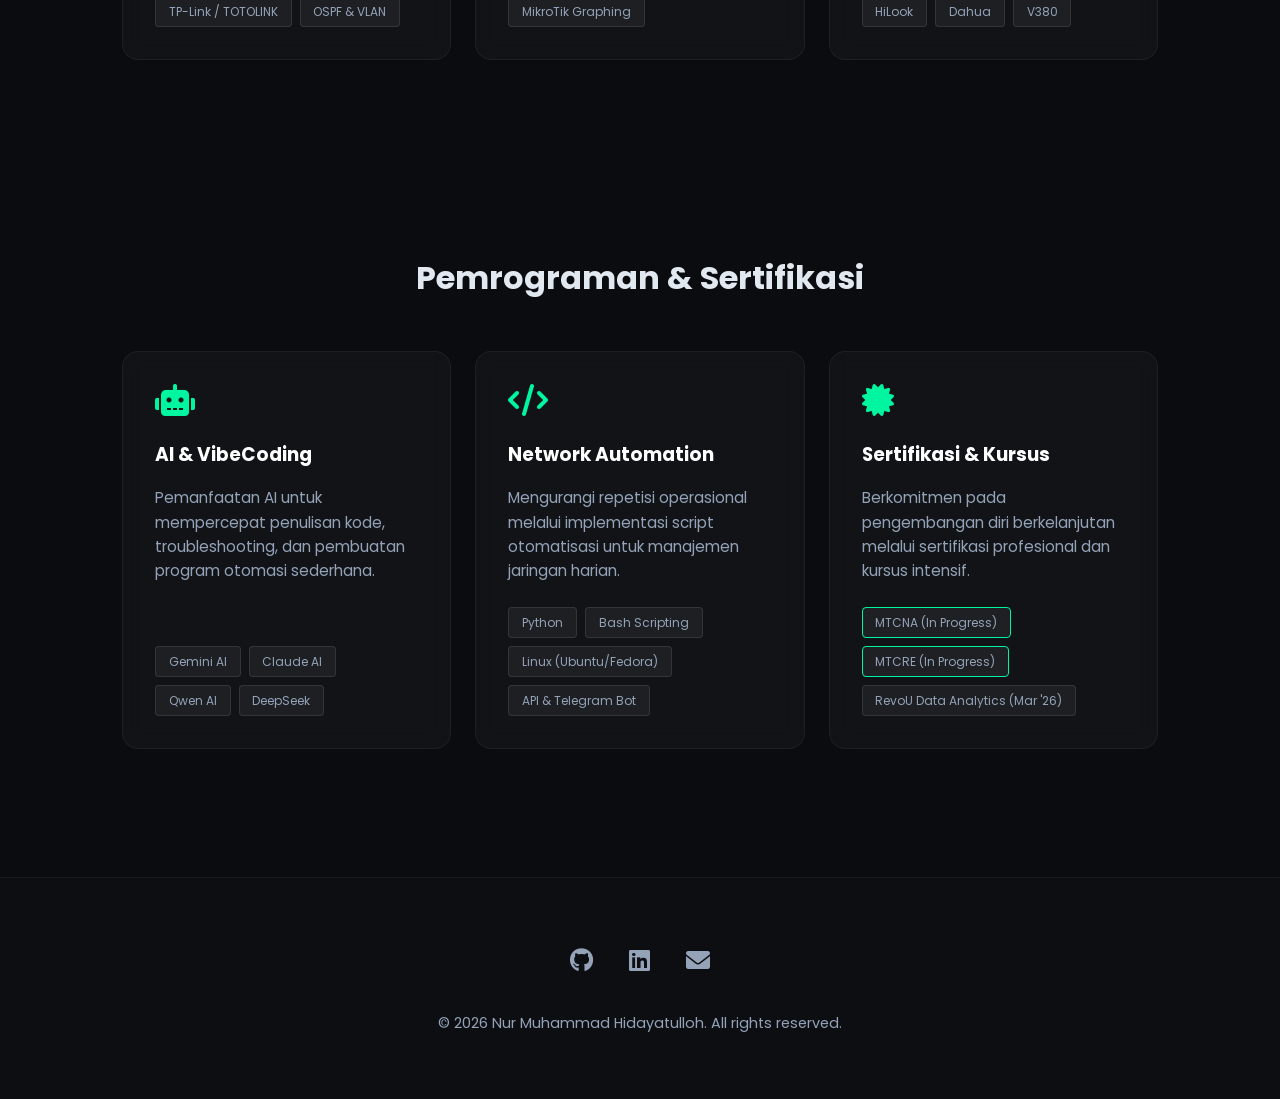
==== commit 3de74347: "Update index.html" ====
--- a/index.html
+++ b/index.html
@@ -7,177 +7,22 @@
     
     <meta name="description" content="Portofolio Nur Muhammad Hidayatulloh, NOC & Network Engineer. Menampilkan project infrastruktur jaringan, MikroTik, Linux, dan Network Automation via Python & Bash. Temukan solusi IT efisien melalui implementasi Zabbix monitoring, The Dude, serta manajemen perangkat TP-Link, TOTOLINK, Tenda, Ubiquiti, Ruijie, HIOSO, hingga sistem CCTV IP & Analog.">
     <meta name="keywords" content="NMHidayatulloh, Nur Muhammad Hidayatulloh, NOC, Network Engineer, MikroTik, Python, Zabbix, Network Automation, VibeCoding, AI, Indonesia">
-    <meta name="google-site-verification" content="google88262d8dde02e252.html" />
     
     <link href="https://fonts.googleapis.com/css2?family=Poppins:wght@300;400;600;700&display=swap" rel="stylesheet">
     <link rel="stylesheet" href="https://cdnjs.cloudflare.com/ajax/libs/font-awesome/6.0.0/css/all.min.css">
-
-    <style>
-        :root {
-            --bg-dark: #0a0c10;
-            --card-bg: rgba(255, 255, 255, 0.03);
-            --primary-neon: #00f5a0;
-            --secondary-neon: #00d9ff;
-            --text-main: #e2e8f0;
-            --text-dim: #94a3b8;
-        }
-
-        * {
-            margin: 0;
-            padding: 0;
-            box-sizing: border-box;
-            scroll-behavior: smooth;
-        }
-
-        body {
-            font-family: 'Poppins', sans-serif;
-            background-color: var(--bg-dark);
-            color: var(--text-main);
-            line-height: 1.6;
-            overflow-x: hidden;
-        }
-
-        .bg-glow {
-            position: fixed;
-            top: 0;
-            left: 0;
-            width: 100%;
-            height: 100%;
-            z-index: -1;
-            background: 
-                radial-gradient(circle at 10% 20%, rgba(0, 245, 160, 0.05) 0%, transparent 40%),
-                radial-gradient(circle at 90% 80%, rgba(0, 217, 255, 0.05) 0%, transparent 40%);
-        }
-
-        .container { max-width: 1100px; margin: 0 auto; padding: 0 2rem; }
-
-        nav {
-            padding: 1.5rem 0;
-            display: flex;
-            justify-content: space-between;
-            align-items: center;
-            position: sticky;
-            top: 0;
-            background: rgba(10, 12, 16, 0.8);
-            backdrop-filter: blur(10px);
-            z-index: 100;
-            border-bottom: 1px solid rgba(255,255,255,0.05);
-        }
-
-        .logo { font-size: 1.2rem; font-weight: 700; color: var(--text-main); text-decoration: none;}
-        .logo span { color: var(--primary-neon); }
-
-        .nav-links a {
-            color: var(--text-dim);
-            text-decoration: none;
-            margin-left: 2rem;
-            font-size: 0.9rem;
-            transition: 0.3s;
-        }
-
-        .nav-links a:hover { color: var(--primary-neon); }
-
-        .hero { padding: 8rem 0 4rem; display: flex; flex-direction: column; align-items: center; text-align: center; }
-        
-        .badge {
-            background: rgba(0, 245, 160, 0.1);
-            color: var(--primary-neon);
-            padding: 0.5rem 1rem;
-            border-radius: 50px;
-            font-size: 0.8rem;
-            font-weight: 600;
-            margin-bottom: 1.5rem;
-            border: 1px solid rgba(0, 245, 160, 0.2);
-        }
-
-        h1 { font-size: 4rem; font-weight: 700; margin-bottom: 1rem; letter-spacing: -2px; line-height: 1.1; }
-        
-        .gradient-text {
-            background: linear-gradient(90deg, var(--primary-neon), var(--secondary-neon));
-            -webkit-background-clip: text;
-            -webkit-text-fill-color: transparent;
-        }
-
-        .hero p { max-width: 650px; color: var(--text-dim); font-size: 1.1rem; margin-bottom: 2.5rem; }
-
-        .btn-primary {
-            background: var(--primary-neon);
-            color: #000;
-            padding: 0.8rem 2rem;
-            border-radius: 8px;
-            text-decoration: none;
-            font-weight: 700;
-            transition: 0.3s;
-            box-shadow: 0 0 20px rgba(0, 245, 160, 0.2);
-            display: inline-block;
-        }
-
-        .btn-primary:hover { transform: translateY(-3px); box-shadow: 0 0 30px rgba(0, 245, 160, 0.4); }
-        .btn-outline { background: transparent; color: var(--primary-neon); border: 1px solid var(--primary-neon); }
-
-        section { padding: 6rem 0; }
-        h2 { font-size: 2rem; margin-bottom: 3rem; text-align: center; }
-
-        .skills-grid {
-            display: grid;
-            grid-template-columns: repeat(auto-fit, minmax(300px, 1fr));
-            gap: 1.5rem;
-        }
-
-        .glass-card {
-            background: var(--card-bg);
-            border: 1px solid rgba(255, 255, 255, 0.05);
-            backdrop-filter: blur(10px);
-            padding: 2rem;
-            border-radius: 16px;
-            transition: 0.3s ease;
-            display: flex;
-            flex-direction: column;
-        }
-
-        .glass-card:hover {
-            border-color: rgba(0, 245, 160, 0.3);
-            background: rgba(255, 255, 255, 0.05);
-            transform: translateY(-5px);
-        }
-
-        .card-icon { font-size: 2rem; color: var(--primary-neon); margin-bottom: 1.5rem; }
-        .glass-card h3 { margin-bottom: 1rem; color: #fff; }
-        .glass-card p { color: var(--text-dim); font-size: 0.95rem; flex-grow: 1; }
-
-        .tags { display: flex; flex-wrap: wrap; gap: 0.5rem; margin-top: 1.5rem; }
-        .tag {
-            background: rgba(255, 255, 255, 0.05);
-            padding: 0.3rem 0.8rem;
-            border-radius: 4px;
-            font-size: 0.75rem;
-            color: var(--text-dim);
-            border: 1px solid rgba(255, 255, 255, 0.1);
-        }
-
-        footer {
-            padding: 4rem 0;
-            border-top: 1px solid rgba(255, 255, 255, 0.05);
-            text-align: center;
-            background: rgba(255,255,255,0.01);
-            margin-top: 2rem;
-        }
-
-        .socials { margin-bottom: 2rem; }
-        .socials a { color: var(--text-dim); font-size: 1.5rem; margin: 0 1rem; transition: 0.3s; }
-        .socials a:hover { color: var(--primary-neon); }
-
-        @media (max-width: 768px) { h1 { font-size: 2.5rem; } .nav-links { display: none; } }
-    </style>
+    <link rel="stylesheet" href="style.css">
 </head>
 <body>
 
     <div class="bg-glow"></div>
 
     <nav>
-        <div class="container" style="display: flex; justify-content: space-between; width: 100%;">
+        <div class="container nav-container">
             <a href="index.html" class="logo">NM<span>Hidayatulloh</span></a>
-            <div class="nav-links">
+            <button class="hamburger" id="hamburger">
+                <i class="fas fa-bars"></i>
+            </button>
+            <div class="nav-links" id="nav-links">
                 <a href="#about">Tentang</a>
                 <a href="#skills">Keahlian</a>
                 <a href="projects.html">Project</a>
@@ -188,10 +33,10 @@
 
     <main class="container">
         <section class="hero">
-            <div class="badge">Open to Work & Ready for New Challenges</div>
+            <div class="badge">Open to Work & Ready to Relocate</div>
             <h1>Nur Muhammad <br><span class="gradient-text">Hidayatulloh</span></h1>
             <p>NOC & Network Engineer dengan 4+ tahun pengalaman di industri ISP. Berfokus pada keandalan infrastruktur jaringan, otomasi cerdas, dan sistem monitoring high-availability.</p>
-            <div style="display: flex; gap: 1rem;">
+            <div style="display: flex; gap: 1rem; flex-wrap: wrap; justify-content: center;">
                 <a href="projects.html" class="btn-primary">Lihat Project</a>
                 <a href="#about" class="btn-primary btn-outline">Lebih Lanjut</a>
             </div>
@@ -200,7 +45,7 @@
         <section id="about">
             <div class="glass-card" style="text-align: center;">
                 <p style="font-size: 1.15rem; max-width: 800px; margin: 0 auto;">
-                    Berbasis di Malang, saya mengelola infrastruktur jaringan ISP dengan pendekatan <strong>Automation-First</strong>. Saya mentransformasi operasional jaringan manual menjadi sistem cerdas yang terotomasi dan termonitor secara <em>real-time</em>, serta mengintegrasikan teknologi terkini termasuk kapabilitas AI (VibeCoding) untuk efisiensi maksimal.
+                    Berbasis di Ngantang, Kabupaten Malang, saya fleksibel dan terbuka untuk peluang kerja serta relokasi secara profesional, termasuk ke area Bali. Saya mengelola infrastruktur jaringan ISP dengan pendekatan <strong>Automation-First</strong>, mentransformasi operasional jaringan manual menjadi sistem cerdas yang terotomasi, termonitor secara <em>real-time</em>, dan terintegrasi dengan teknologi terkini (AI/VibeCoding).
                 </p>
             </div>
         </section>
@@ -250,7 +95,7 @@
         </section>
 
         <section id="programming">
-            <h2>Pemrograman & VibeCoding</h2>
+            <h2>Pemrograman & Sertifikasi</h2>
             <div class="skills-grid">
                 <div class="glass-card">
                     <i class="fas fa-robot card-icon"></i>
@@ -267,12 +112,23 @@
                 <div class="glass-card">
                     <i class="fas fa-code card-icon"></i>
                     <h3>Network Automation</h3>
-                    <p>Mengurangi <em>human-error</em> dan repetisi melalui implementasi script otomatisasi untuk manajemen jaringan harian.</p>
+                    <p>Mengurangi repetisi operasional melalui implementasi script otomatisasi untuk manajemen jaringan harian.</p>
                     <div class="tags">
-                        <span class="tag">Python (Dasar)</span>
+                        <span class="tag">Python</span>
                         <span class="tag">Bash Scripting</span>
-                        <span class="tag">Linux Admin (Ubuntu)</span>
+                        <span class="tag">Linux (Ubuntu/Fedora)</span>
                         <span class="tag">API & Telegram Bot</span>
+                    </div>
+                </div>
+
+                <div class="glass-card">
+                    <i class="fas fa-certificate card-icon"></i>
+                    <h3>Sertifikasi & Kursus</h3>
+                    <p>Berkomitmen pada pengembangan diri berkelanjutan melalui sertifikasi profesional dan kursus intensif.</p>
+                    <div class="tags">
+                        <span class="tag" style="border-color: var(--primary-neon);">MTCNA (In Progress)</span>
+                        <span class="tag" style="border-color: var(--primary-neon);">MTCRE (In Progress)</span>
+                        <span class="tag">RevoU Data Analytics (Mar '26)</span>
                     </div>
                 </div>
             </div>
@@ -292,5 +148,13 @@
         </div>
     </footer>
 
+    <script>
+        const hamburger = document.getElementById('hamburger');
+        const navLinks = document.getElementById('nav-links');
+
+        hamburger.addEventListener('click', () => {
+            navLinks.classList.toggle('active');
+        });
+    </script>
 </body>
 </html>
--- a/style.css
+++ b/style.css
@@ -0,0 +1,191 @@
+/* style.css */
+:root {
+    --bg-dark: #0a0c10;
+    --card-bg: rgba(255, 255, 255, 0.03);
+    --primary-neon: #00f5a0;
+    --secondary-neon: #00d9ff;
+    --text-main: #e2e8f0;
+    --text-dim: #94a3b8;
+}
+
+* {
+    margin: 0;
+    padding: 0;
+    box-sizing: border-box;
+    scroll-behavior: smooth;
+}
+
+body {
+    font-family: 'Poppins', sans-serif;
+    background-color: var(--bg-dark);
+    color: var(--text-main);
+    line-height: 1.6;
+    overflow-x: hidden;
+}
+
+.bg-glow {
+    position: fixed;
+    top: 0;
+    left: 0;
+    width: 100%;
+    height: 100%;
+    z-index: -1;
+    background: 
+        radial-gradient(circle at 10% 20%, rgba(0, 245, 160, 0.05) 0%, transparent 40%),
+        radial-gradient(circle at 90% 80%, rgba(0, 217, 255, 0.05) 0%, transparent 40%);
+}
+
+.container { max-width: 1100px; margin: 0 auto; padding: 0 2rem; }
+
+/* Navbar */
+nav {
+    padding: 1.5rem 0;
+    position: sticky;
+    top: 0;
+    background: rgba(10, 12, 16, 0.8);
+    backdrop-filter: blur(10px);
+    z-index: 100;
+    border-bottom: 1px solid rgba(255,255,255,0.05);
+}
+
+.nav-container { display: flex; justify-content: space-between; align-items: center; width: 100%; }
+
+.logo { font-size: 1.2rem; font-weight: 700; color: var(--text-main); text-decoration: none;}
+.logo span { color: var(--primary-neon); }
+
+.nav-links { display: flex; align-items: center; }
+.nav-links a {
+    color: var(--text-dim);
+    text-decoration: none;
+    margin-left: 2rem;
+    font-size: 0.9rem;
+    transition: 0.3s;
+}
+
+.nav-links a:hover, .nav-links a.active { color: var(--primary-neon); }
+
+/* Hamburger Menu */
+.hamburger {
+    display: none;
+    background: none;
+    border: none;
+    color: var(--text-main);
+    font-size: 1.5rem;
+    cursor: pointer;
+}
+
+/* Typography & Layout */
+.hero { padding: 8rem 0 4rem; display: flex; flex-direction: column; align-items: center; text-align: center; }
+.page-header { padding: 5rem 0 3rem; text-align: center; border-bottom: 1px solid rgba(255,255,255,0.05); margin-bottom: 3rem;}
+h1 { font-size: 3.5rem; font-weight: 700; margin-bottom: 1rem; letter-spacing: -1.5px; line-height: 1.2; }
+h2 { font-size: 2rem; margin-bottom: 3rem; text-align: center; }
+
+.gradient-text {
+    background: linear-gradient(90deg, var(--primary-neon), var(--secondary-neon));
+    -webkit-background-clip: text;
+    -webkit-text-fill-color: transparent;
+}
+
+.badge {
+    background: rgba(0, 245, 160, 0.1);
+    color: var(--primary-neon);
+    padding: 0.5rem 1rem;
+    border-radius: 50px;
+    font-size: 0.8rem;
+    font-weight: 600;
+    margin-bottom: 1.5rem;
+    border: 1px solid rgba(0, 245, 160, 0.2);
+}
+
+.hero p { max-width: 650px; color: var(--text-dim); font-size: 1.1rem; margin-bottom: 2.5rem; }
+
+/* Buttons */
+.btn-primary {
+    background: var(--primary-neon);
+    color: #000;
+    padding: 0.8rem 2rem;
+    border-radius: 8px;
+    text-decoration: none;
+    font-weight: 700;
+    transition: 0.3s;
+    box-shadow: 0 0 20px rgba(0, 245, 160, 0.2);
+    display: inline-block;
+}
+
+.btn-primary:hover { transform: translateY(-3px); box-shadow: 0 0 30px rgba(0, 245, 160, 0.4); }
+.btn-outline { background: transparent; color: var(--primary-neon); border: 1px solid var(--primary-neon); }
+
+/* Grid & Cards */
+section { padding: 6rem 0; }
+
+.skills-grid {
+    display: grid;
+    grid-template-columns: repeat(auto-fit, minmax(300px, 1fr));
+    gap: 1.5rem;
+}
+
+.glass-card {
+    background: var(--card-bg);
+    border: 1px solid rgba(255, 255, 255, 0.05);
+    backdrop-filter: blur(10px);
+    padding: 2rem;
+    border-radius: 16px;
+    transition: 0.3s ease;
+    display: flex;
+    flex-direction: column;
+}
+
+.glass-card:hover { border-color: rgba(0, 245, 160, 0.3); background: rgba(255, 255, 255, 0.05); transform: translateY(-5px); }
+
+.card-icon { font-size: 2rem; color: var(--primary-neon); margin-bottom: 1.5rem; }
+.glass-card h3 { margin-bottom: 1rem; color: #fff; }
+.glass-card p { color: var(--text-dim); font-size: 0.95rem; flex-grow: 1; }
+
+/* Tags */
+.tags { display: flex; flex-wrap: wrap; gap: 0.5rem; margin-top: 1.5rem; }
+.tag {
+    background: rgba(255, 255, 255, 0.05);
+    padding: 0.3rem 0.8rem;
+    border-radius: 4px;
+    font-size: 0.75rem;
+    color: var(--text-dim);
+    border: 1px solid rgba(255, 255, 255, 0.1);
+}
+
+/* Projects Page Specific */
+.project-list { display: flex; flex-direction: column; gap: 2rem; margin-bottom: 5rem; }
+.project-card { 
+    background: var(--card-bg); border: 1px solid rgba(255, 255, 255, 0.05); 
+    backdrop-filter: blur(10px); padding: 2.5rem; border-radius: 16px; 
+    transition: 0.3s ease; border-left: 4px solid var(--primary-neon); 
+}
+.project-card:hover { border-color: rgba(0, 245, 160, 0.3); background: rgba(255, 255, 255, 0.05); }
+.project-category { color: var(--primary-neon); font-size: 0.85rem; font-weight: 600; text-transform: uppercase; letter-spacing: 1px; margin-bottom: 0.5rem; }
+.project-card h2 { font-size: 1.8rem; margin-bottom: 1rem; text-align: left; }
+.project-card p { color: var(--text-dim); margin-bottom: 1.5rem; font-size: 1.05rem; }
+.project-img { width: 100%; max-height: 300px; object-fit: cover; border-radius: 8px; margin-bottom: 1.5rem; border: 1px solid rgba(255,255,255,0.1); }
+
+/* Footer */
+footer { padding: 4rem 0; border-top: 1px solid rgba(255, 255, 255, 0.05); text-align: center; background: rgba(255,255,255,0.01); margin-top: 2rem; }
+.socials { margin-bottom: 2rem; }
+.socials a { color: var(--text-dim); font-size: 1.5rem; margin: 0 1rem; transition: 0.3s; }
+.socials a:hover { color: var(--primary-neon); }
+
+/* Responsive Mobile Rules */
+@media (max-width: 768px) { 
+    h1 { font-size: 2.5rem; } 
+    .hamburger { display: block; }
+    .nav-links {
+        display: none;
+        flex-direction: column;
+        position: absolute;
+        top: 100%;
+        left: 0;
+        width: 100%;
+        background: rgba(10, 12, 16, 0.98);
+        padding: 1rem 0;
+        border-bottom: 1px solid rgba(255,255,255,0.1);
+    }
+    .nav-links.active { display: flex; }
+    .nav-links a { margin: 1rem 0; }
+}
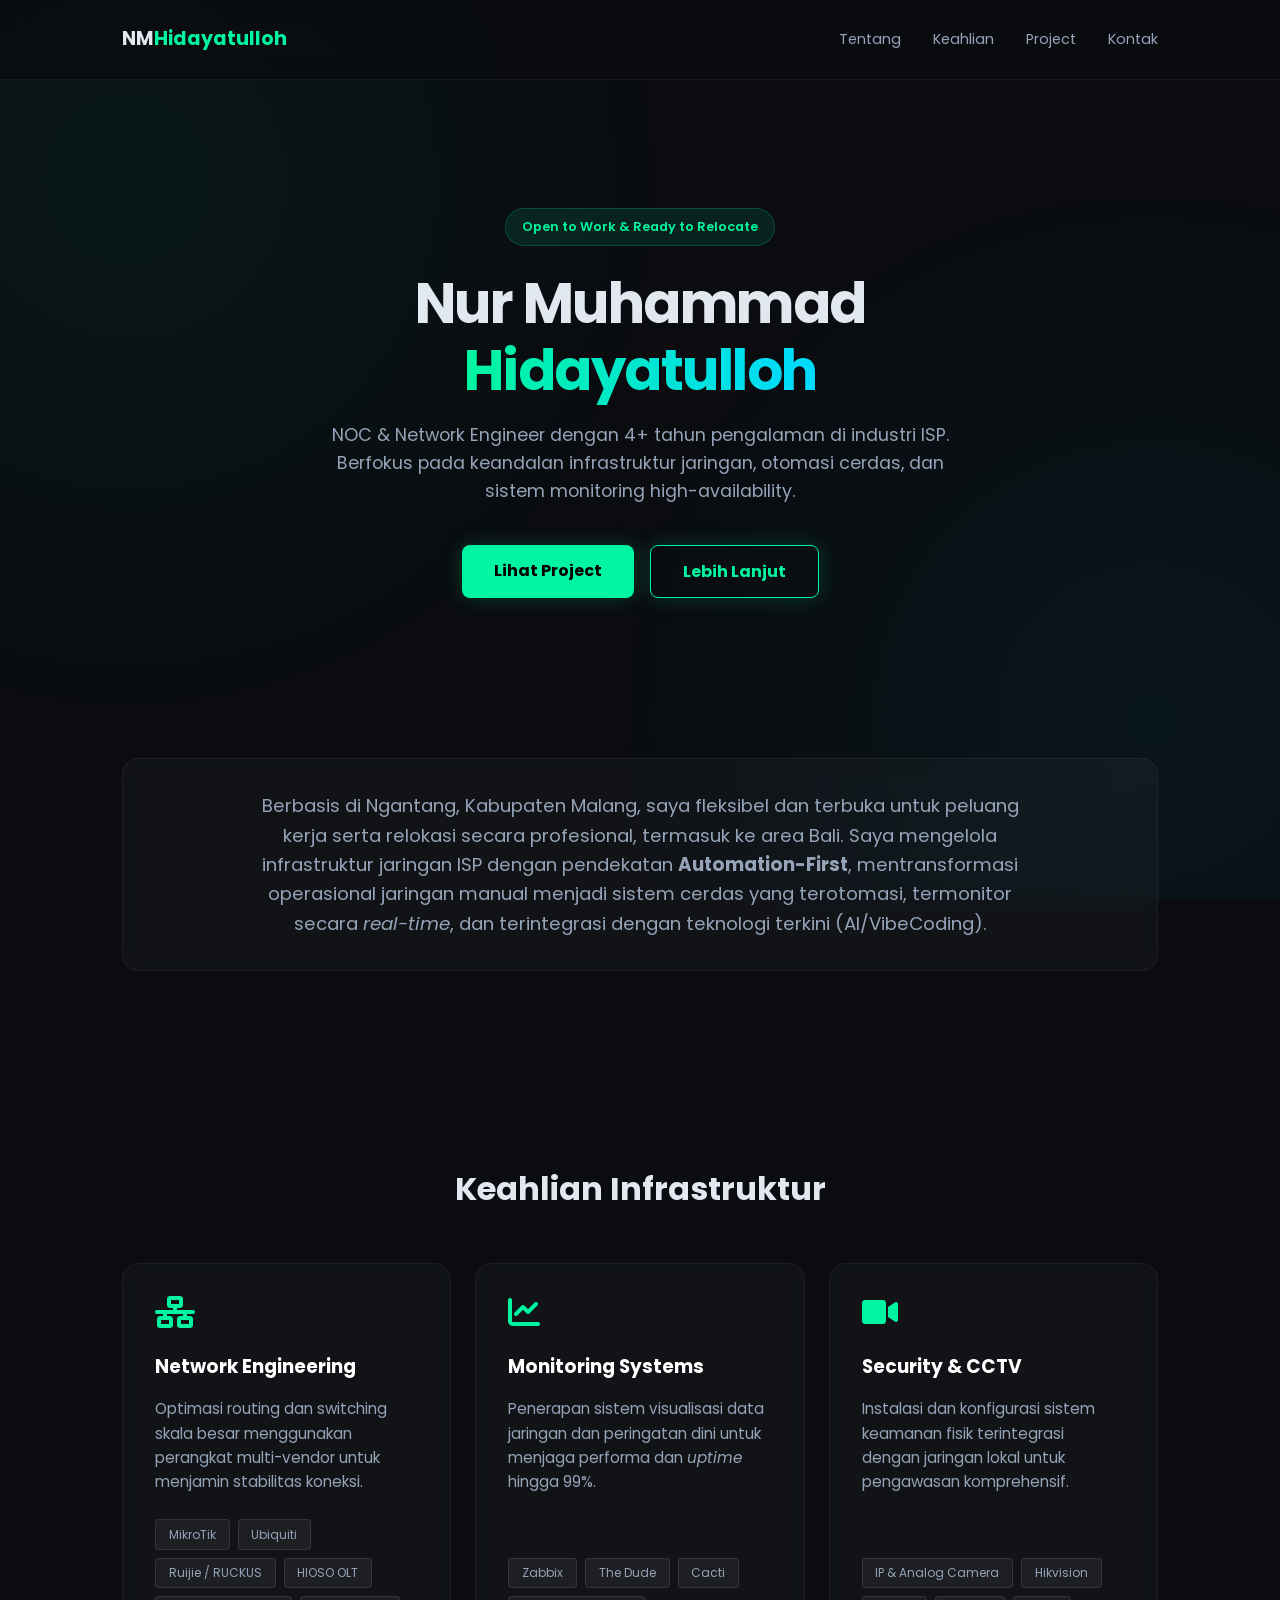
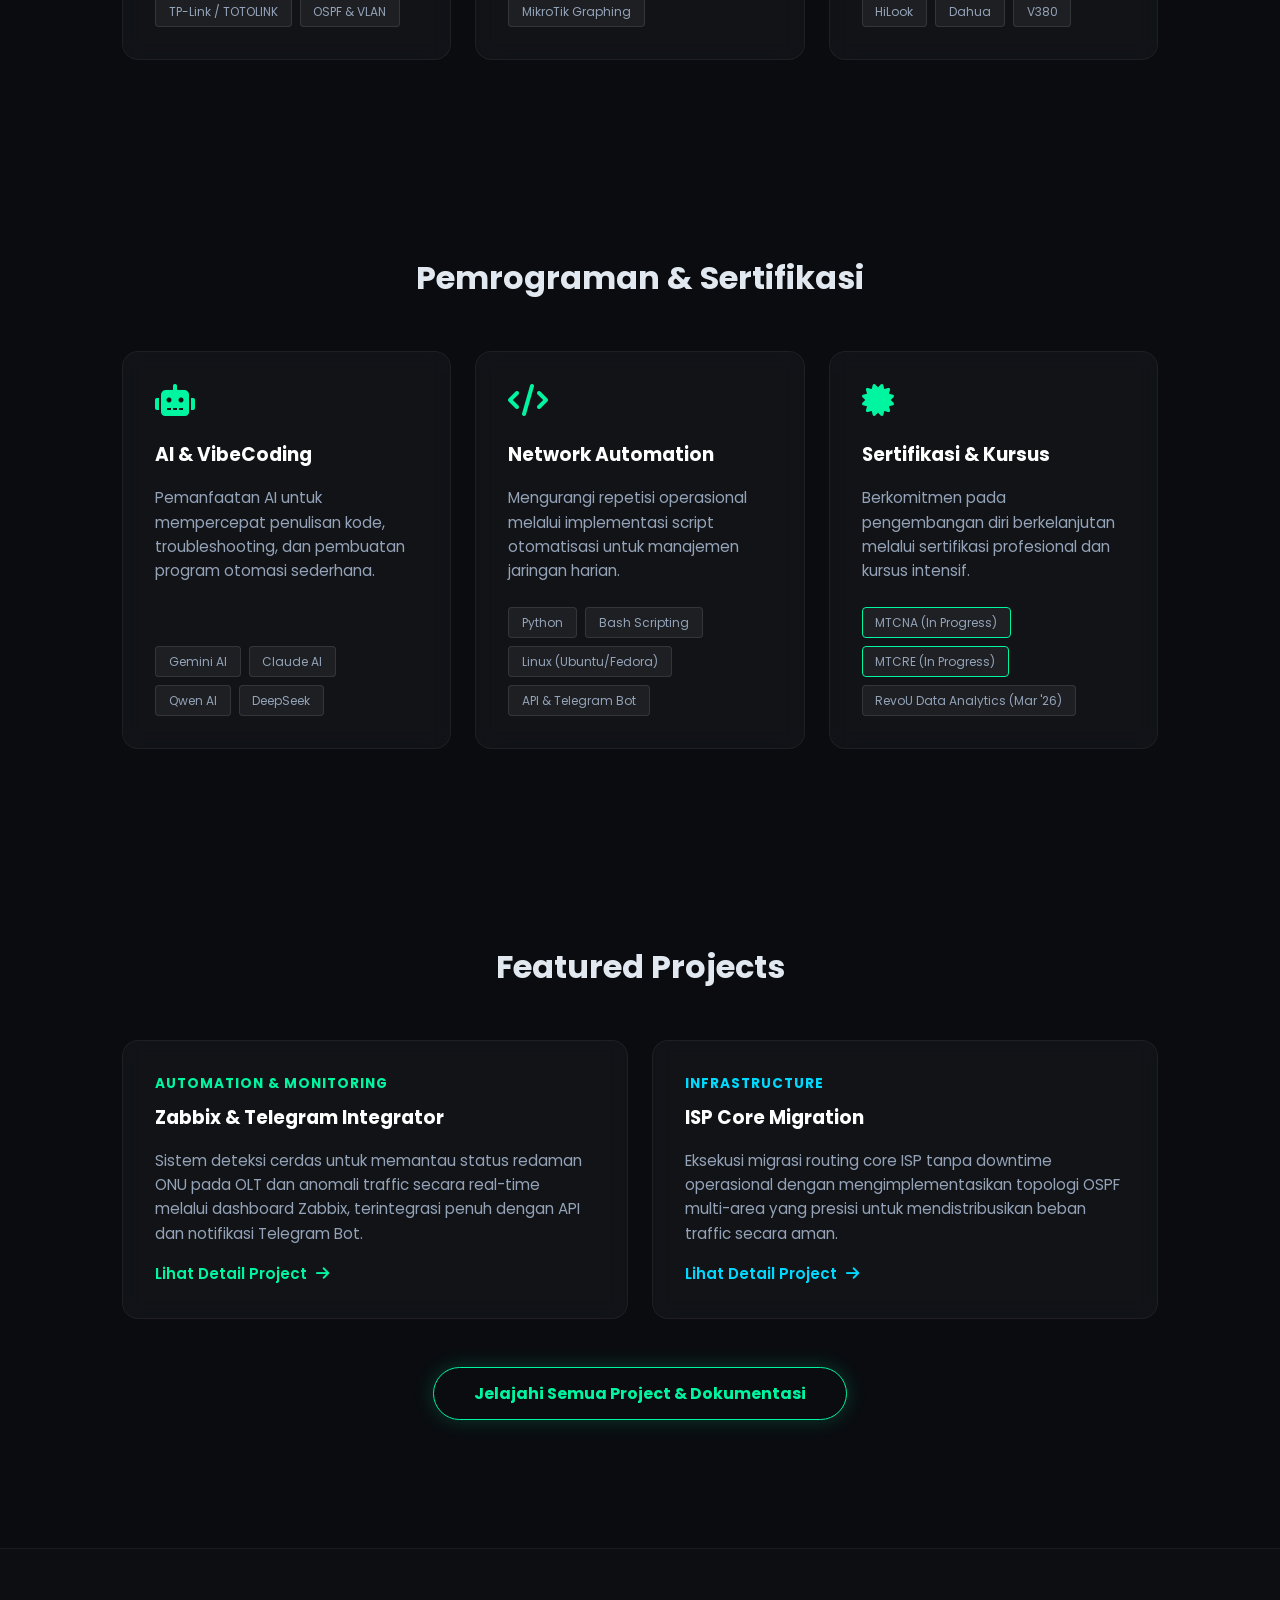
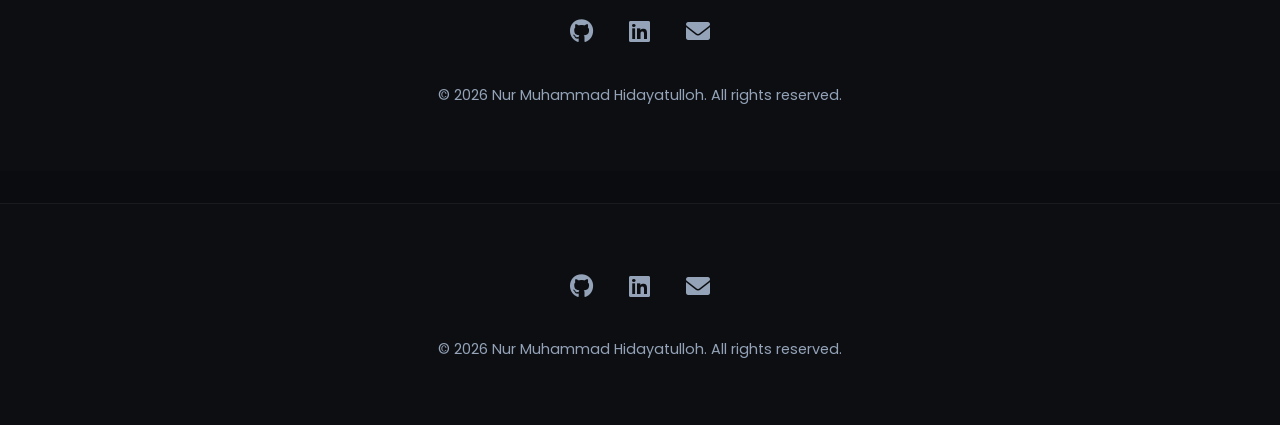
==== commit c4dfb4ca: "Update index.html" ====
--- a/index.html
+++ b/index.html
@@ -25,7 +25,7 @@
             <div class="nav-links" id="nav-links">
                 <a href="#about">Tentang</a>
                 <a href="#skills">Keahlian</a>
-                <a href="projects.html">Project</a>
+                <a href="#projects">Project</a>
                 <a href="mailto:emailanda@gmail.com">Kontak</a>
             </div>
         </div>
@@ -37,7 +37,7 @@
             <h1>Nur Muhammad <br><span class="gradient-text">Hidayatulloh</span></h1>
             <p>NOC & Network Engineer dengan 4+ tahun pengalaman di industri ISP. Berfokus pada keandalan infrastruktur jaringan, otomasi cerdas, dan sistem monitoring high-availability.</p>
             <div style="display: flex; gap: 1rem; flex-wrap: wrap; justify-content: center;">
-                <a href="projects.html" class="btn-primary">Lihat Project</a>
+                <a href="#projects" class="btn-primary">Lihat Project</a>
                 <a href="#about" class="btn-primary btn-outline">Lebih Lanjut</a>
             </div>
         </section>
@@ -133,6 +133,38 @@
                 </div>
             </div>
         </section>
+
+        <section id="projects">
+            <h2>Featured Projects</h2>
+            <div class="skills-grid" style="grid-template-columns: repeat(auto-fit, minmax(400px, 1fr));">
+                
+                <div class="glass-card">
+                    <div style="color: var(--primary-neon); font-weight: bold; margin-bottom: 0.5rem; font-size: 0.85rem; letter-spacing: 1px; text-transform: uppercase;">Automation & Monitoring</div>
+                    <h3>Zabbix & Telegram Integrator</h3>
+                    <p>Sistem deteksi cerdas untuk memantau status redaman ONU pada OLT dan anomali traffic secara real-time melalui dashboard Zabbix, terintegrasi penuh dengan API dan notifikasi Telegram Bot.</p>
+                    <a href="projects.html" style="color: var(--primary-neon); text-decoration: none; font-size: 0.95rem; font-weight: 600; margin-top: 1rem; display: inline-block;">
+                        Lihat Detail Project <i class="fas fa-arrow-right" style="margin-left: 5px;"></i>
+                    </a>
+                </div>
+                
+                <div class="glass-card">
+                    <div style="color: var(--secondary-neon); font-weight: bold; margin-bottom: 0.5rem; font-size: 0.85rem; letter-spacing: 1px; text-transform: uppercase;">Infrastructure</div>
+                    <h3>ISP Core Migration</h3>
+                    <p>Eksekusi migrasi routing core ISP tanpa downtime operasional dengan mengimplementasikan topologi OSPF multi-area yang presisi untuk mendistribusikan beban traffic secara aman.</p>
+                    <a href="projects.html" style="color: var(--secondary-neon); text-decoration: none; font-size: 0.95rem; font-weight: 600; margin-top: 1rem; display: inline-block;">
+                        Lihat Detail Project <i class="fas fa-arrow-right" style="margin-left: 5px;"></i>
+                    </a>
+                </div>
+
+            </div>
+
+            <div style="text-align: center; margin-top: 3rem;">
+                <a href="projects.html" class="btn-primary btn-outline" style="border-radius: 50px; padding: 0.8rem 2.5rem;">
+                    Jelajahi Semua Project & Dokumentasi
+                </a>
+            </div>
+        </section>
+
     </main>
 
     <footer>
@@ -158,3 +190,27 @@
     </script>
 </body>
 </html>
+
+    <footer>
+        <div class="container">
+            <div class="socials">
+                <a href="https://github.com/NMHidayatulloh" target="_blank"><i class="fab fa-github"></i></a>
+                <a href="https://linkedin.com/in/nmhidayatulloh" target="_blank"><i class="fab fa-linkedin"></i></a>
+                <a href="mailto:emailanda@gmail.com"><i class="fas fa-envelope"></i></a>
+            </div>
+            <p style="color: var(--text-dim); font-size: 0.9rem;">
+                &copy; 2026 Nur Muhammad Hidayatulloh. All rights reserved.
+            </p>
+        </div>
+    </footer>
+
+    <script>
+        const hamburger = document.getElementById('hamburger');
+        const navLinks = document.getElementById('nav-links');
+
+        hamburger.addEventListener('click', () => {
+            navLinks.classList.toggle('active');
+        });
+    </script>
+</body>
+</html>
